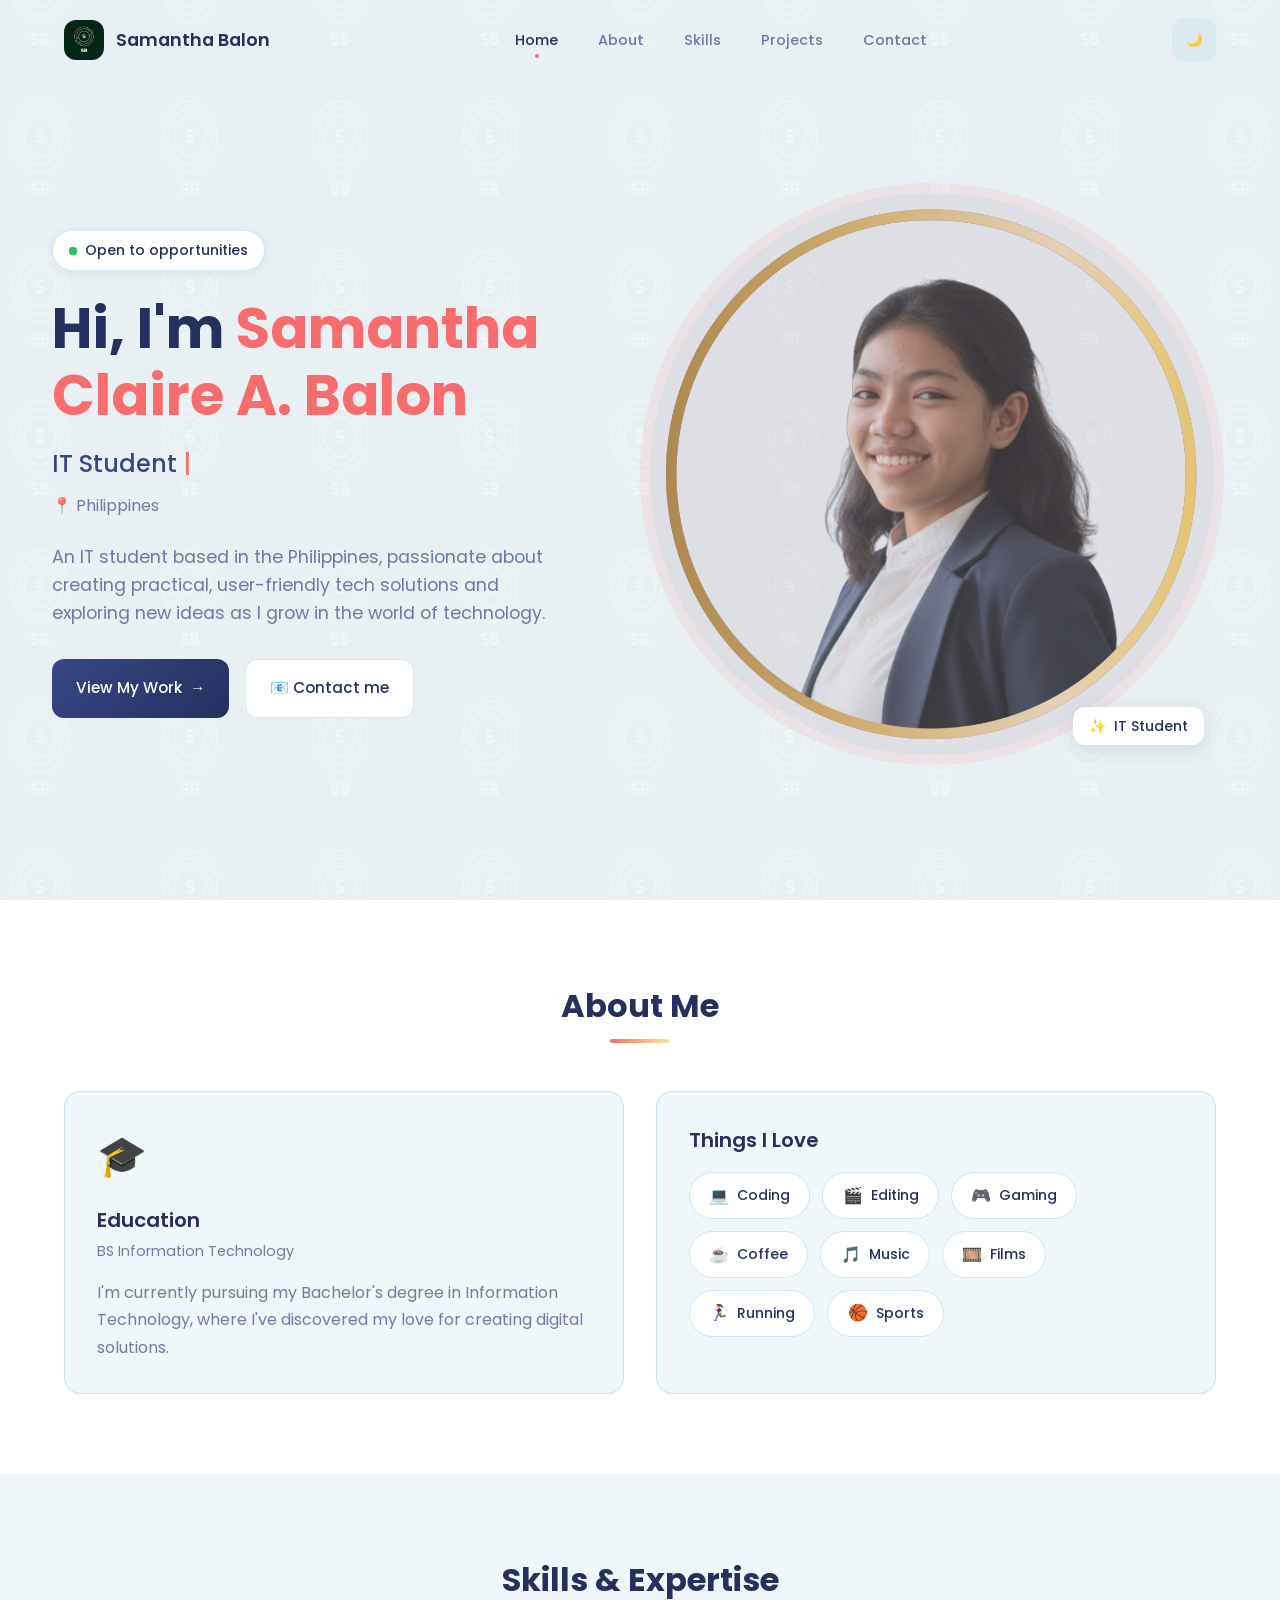
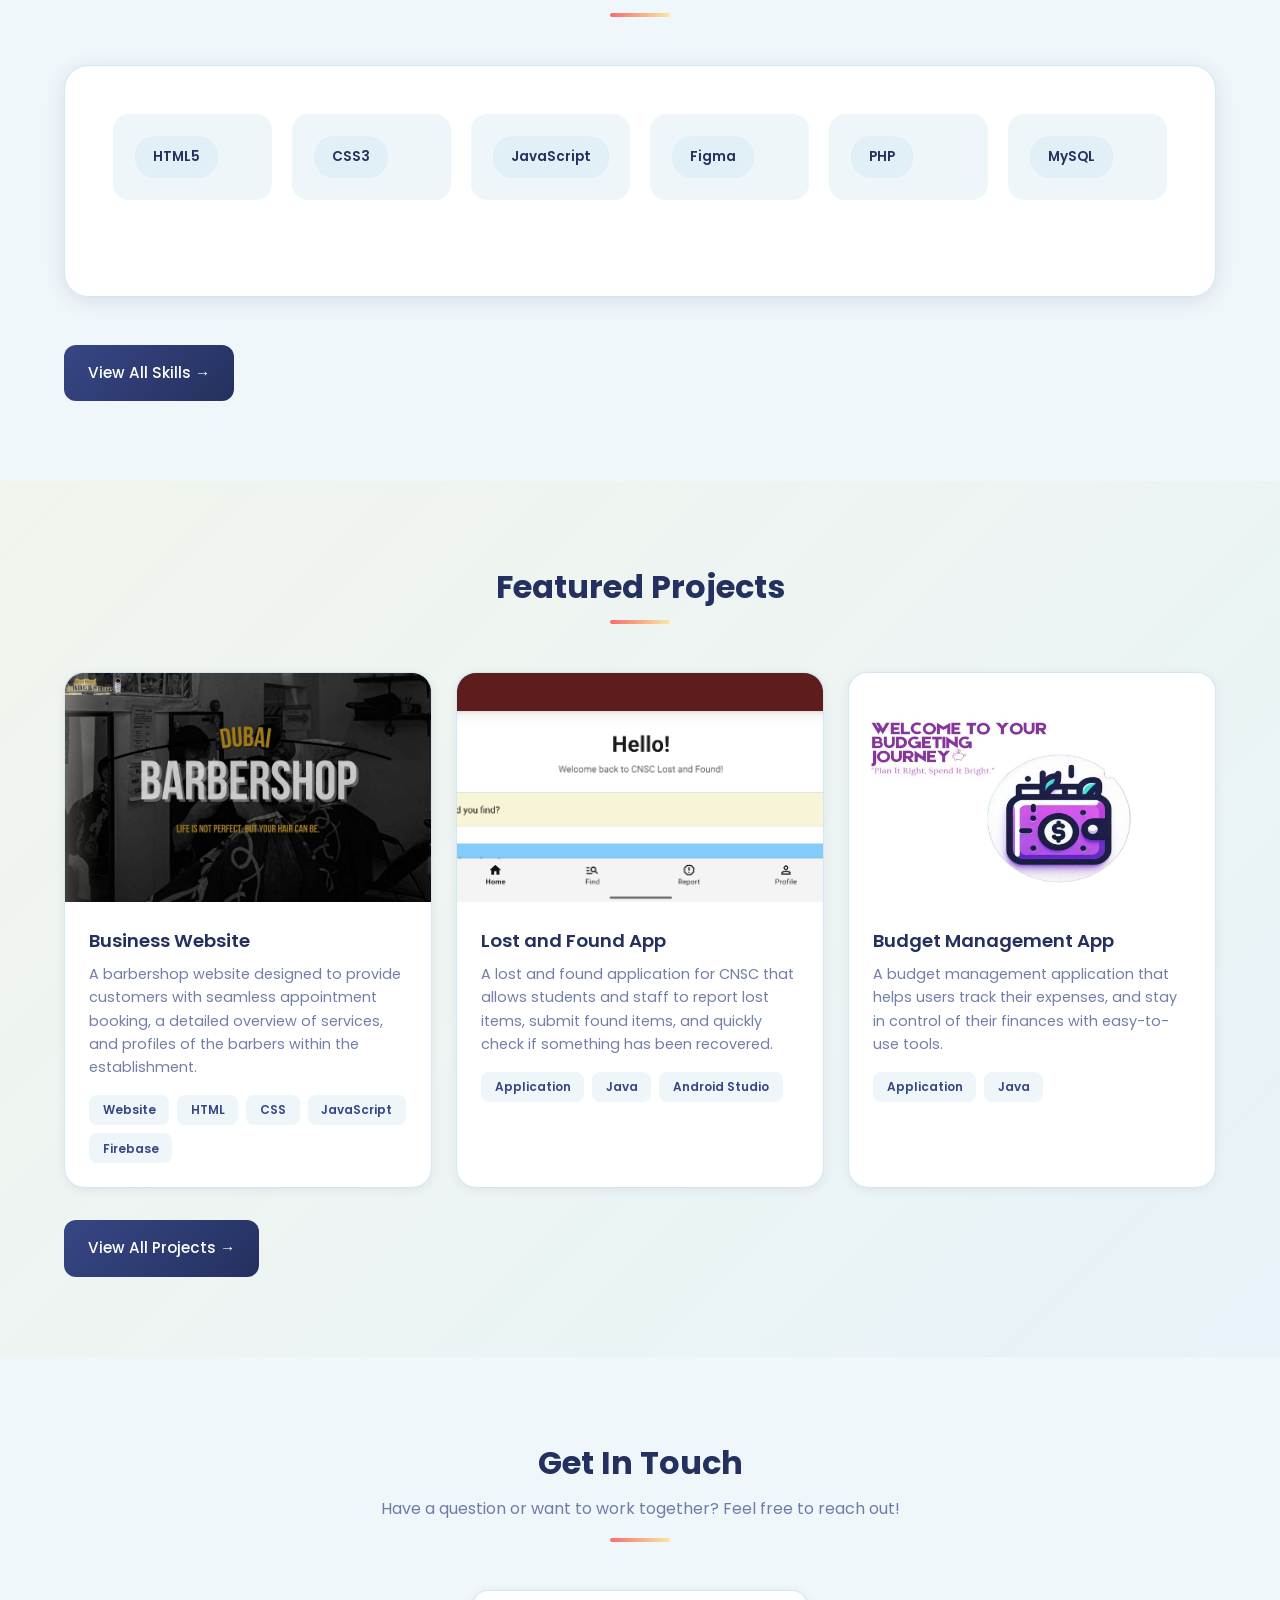
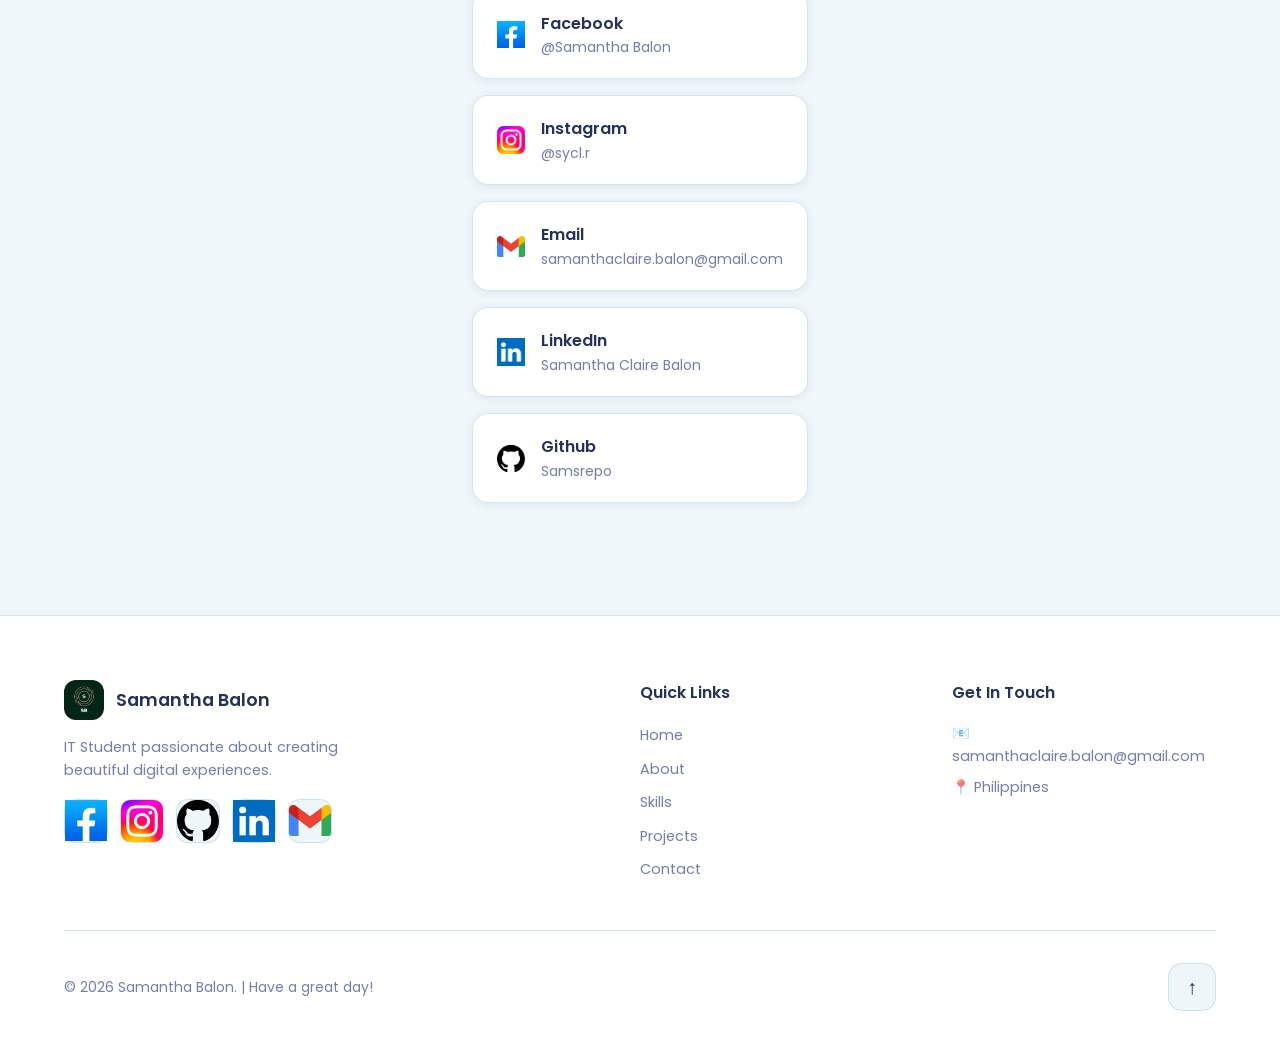
==== index.html @ ca1cd605 "Unedited" ====
<!DOCTYPE html>
<html lang="en">
<head>
    <meta charset="UTF-8">
    <meta name="viewport" content="width=device-width, initial-scale=1.0">
    <meta name="description" content="Portfolio of an IT Student - Web Developer">
    <title>Home | Samantha Balon</title>
    <link rel="icon" type="image/png" href="images/logo.png">
    <link rel="stylesheet" href="css/base.css">
    <link rel="stylesheet" href="css/navigation.css">
    <link rel="stylesheet" href="css/hero.css">
    <link rel="stylesheet" href="css/sections.css">
    <link rel="stylesheet" href="css/contact.css">
    <link rel="stylesheet" href="css/pages.css">
    <link rel="stylesheet" href="css/logo-pattern.css">
    <link href="https://fonts.googleapis.com/css2?family=Poppins:wght@300;400;500;600;700&display=swap" rel="stylesheet">
</head>
<body>

<nav class="navbar" id="navbar">
    <div class="nav-container">
        <a href="index.html" class="logo">
            <img src="images/logo.png" alt="Logo" class="logo-img">
            <span class="logo-text">Samantha Balon</span>
        </a>

        <ul class="nav-menu" id="nav-menu">
            <li><a href="index.html" class="nav-link active">Home</a></li>
            <li><a href="about.html" class="nav-link">About</a></li>
            <li><a href="skills.html" class="nav-link">Skills</a></li>
            <li><a href="projects.html" class="nav-link">Projects</a></li>
            <li><a href="contact.html" class="nav-link">Contact</a></li>
        </ul>
        <div class="nav-actions">
            <button class="theme-toggle" id="theme-toggle" aria-label="Toggle theme">
                <span class="sun-icon">☀️</span>
                <span class="moon-icon">🌙</span>
            </button>
            <button class="menu-toggle" id="menu-toggle" aria-label="Toggle menu">
                <span class="hamburger"></span>
            </button>
        </div>
    </div>
</nav>


<header class="hero" id="home">
    <div class="hero-bg-elements">
        <div class="blob blob-1"></div>
        <div class="blob blob-2"></div>
        <div class="blob blob-3"></div>
    </div>
    <div class="container hero-content">
        <div class="hero-text">
            <div class="status-badge">
                <span class="status-dot"></span>
                Open to opportunities
            </div>
            <h1 class="hero-title">
                Hi, I'm <span class="highlight">Samantha Claire A. Balon</span>
            </h1>
            <div class="typewriter-container">
                <span id="typewriter"></span>
                <span class="cursor">|</span>
            </div>
            <p class="hero-location">📍 Philippines</p>
            <p class="hero-description">
                An IT student based in the Philippines, passionate about creating practical,
                user-friendly tech solutions and exploring new ideas as I grow in the world of technology.
            </p>
            <div class="hero-buttons">
                <a href="#projects" class="btn btn-primary">
                    View My Work
                    <span class="arrow">→</span>
                </a>
                <a href="#contact" class="btn btn-secondary">
                    📧 Contact me
                </a>
            </div>
        </div>
        <div class="hero-image">
            <div class="image-wrapper">
                <div class="image-ring"></div>
                <div class="image-ring ring-2"></div>
                <img src="images/profile.png">
                <div class="floating-badge">
                    <span>✨</span> IT Student
                </div>
            </div>
        </div>
    </div>
    <div class="scroll-indicator">
        <div class="mouse"></div>
    </div>
</header>

<section class="about-preview" id="about">
    <div class="container">
        <h2 class="section-title">About Me</h2>
        <div class="section-line"></div>
        <div class="about-grid">
            <div class="about-card">
                <div class="about-icon">🎓</div>
                <div class="about-info">
                    <h3>Education</h3>
                    <p>BS Information Technology</p>
                </div>
                <p class="about-text">
                    I'm currently pursuing my Bachelor's degree in Information Technology,
                    where I've discovered my love for creating digital solutions.
                </p>
            </div>
            <div class="about-interests">
                <h3>Things I Love</h3>
                <div class="interest-tags">
                    <span class="tag"><span class="tag-icon">💻</span> Coding</span>
                    <span class="tag"><span class="tag-icon">🎬</span> Editing</span>
                    <span class="tag"><span class="tag-icon">🎮</span> Gaming</span>
                    <span class="tag"><span class="tag-icon">☕</span> Coffee</span>
                    <span class="tag"><span class="tag-icon">🎵</span> Music</span>
                    <span class="tag"><span class="tag-icon">🎞️</span> Films</span>
                    <span class="tag"><span class="tag-icon">🏃‍♀️</span> Running</span>
                    <span class="tag"><span class="tag-icon">🏀</span> Sports</span>
                </div>
            </div>
        </div>
    </div>
</section>

<section class="skills-preview" id="skills">
    <div class="container">
        <h2 class="section-title">Skills & Expertise</h2>
        <div class="section-line"></div>
        <div class="skills-panel">
            <div class="skills-grid">
                <div class="skill-item">
                    <span class="skill-name">HTML5</span>
                </div>
                <div class="skill-item">
                    <span class="skill-name">CSS3</span>
                </div>
                <div class="skill-item">
                    <span class="skill-name">JavaScript</span>
                </div>
                <div class="skill-item">
                    <span class="skill-name">Figma</span>
                </div>
                <div class="skill-item">
                    <span class="skill-name">PHP</span>
                </div>
                <div class="skill-item">
                    <span class="skill-name">MySQL</span>
                </div>
            </div>
        </div>
        <a href="skills.html" class="btn btn-primary" style="margin-top: 1rem;">View All Skills →</a>
    </div>
</section>

<!-- Projects Preview Section -->
<section class="projects-preview" id="projects">
    <div class="container">
        <h2 class="section-title">Featured Projects</h2>
        <div class="section-line"></div>
        <div class="projects-grid">
            <article class="project-card" data-category="web">
                <div class="project-image">
                    <img src="images/projects/barbershop.jpg" alt="Business Website">
                </div>
                <div class="project-content">
                    <h3>Business Website</h3>
                    <p>A barbershop website designed to provide customers with seamless appointment booking, a detailed overview of services, and profiles of the barbers within the establishment.</p>
                    <div class="project-tags">
                        <span>Website</span>
                        <span>HTML</span>
                        <span>CSS</span>
                        <span>JavaScript</span>
                        <span>Firebase</span>
                    </div>
                </div>
            </article>
            <article class="project-card" data-category="app">
                <div class="project-image">
                    <img src="images/projects/half.png" alt="Lost and Found App">
                </div>
                <div class="project-content">
                    <h3>Lost and Found App</h3>
                    <p>A lost and found application for CNSC that allows students and staff to report lost items, submit found items, and quickly check if something has been recovered.</p>
                    <div class="project-tags">
                        <span>Application</span>
                        <span>Java</span>
                        <span>Android Studio</span>
                    </div>
                </div>
            </article>
            <article class="project-card" data-category="app">
                <div class="project-image">
                    <img src="images/projects/Budget.jpg" alt="Budget Management App">
                </div>
                <div class="project-content">
                    <h3>Budget Management App</h3>
                    <p>A budget management application that helps users track their expenses, and stay in control of their finances with easy-to-use tools.</p>
                    <div class="project-tags">
                        <span>Application</span>
                        <span>Java</span>
                    </div>
                </div>
            </article>
        </div>
        <a href="projects.html" class="btn btn-primary" style="margin-top: 2rem;">View All Projects →</a>
    </div>
</section>

<!-- Contact Preview Section -->
<section class="contact-preview" id="contact">
    <div class="container">
        <h2 class="section-title">Get In Touch</h2>
        <p class="section-subtitle">Have a question or want to work together? Feel free to reach out!</p>
        <div class="section-line"></div>
        <div class="contact-grid">
            <div class="contact-info">
                <div class="social-cards">
                    <a href="https://www.facebook.com/samantha.aguabalon" target="_blank" class="social-card facebook">
                        <div class="social-icon">
                            <img src="images/facebook.png" alt="Facebook">
                        </div>
                        <div class="social-details">
                            <h4>Facebook</h4>
                            <p>@Samantha Balon</p>
                        </div>
                    </a>
                    <a href="https://www.instagram.com/sycl.r" target="_blank" class="social-card instagram">
                        <div class="social-icon">
                            <img src="images/instagram.png" alt="Instagram">
                        </div>
                        <div class="social-details">
                            <h4>Instagram</h4>
                            <p>@sycl.r</p>
                        </div>
                    </a>
                    <a href="https://mail.google.com/mail/?view=cm&fs=1&to=samanthaclaire.balon@gmail.com" target="_blank" class="social-card email">
                    <div class="social-icon">
                            <img src="images/gmail.png" alt="Email">
                        </div>
                        <div class="social-details">
                            <h4>Email</h4>
                            <p>samanthaclaire.balon@gmail.com</p>
                        </div>
                    </a>
                    <a href="https://www.linkedin.com/in/samantha-claire-balon-8b34562a5/" target="_blank" class="social-card LinkedIn">
                        <div class="social-icon">
                            <img src="images/linkedin.png" alt="LinkedIn">
                        </div>
                        <div class="social-details">
                            <h4>LinkedIn</h4>
                            <p>Samantha Claire Balon</p>
                        </div>
                    </a>
                    <a href="https://github.com/Samsrepo-101" target="_blank" class="social-card LinkedIn">
                        <div class="social-icon">
                            <img src="images/github.png" alt="Github">
                        </div>
                        <div class="social-details">
                            <h4>Github</h4>
                            <p>Samsrepo</p>
                        </div>
                    </a>
                </div>
            </div>
        </div>
    </div>
</section>

<!-- Footer -->
<footer class="footer">
    <div class="container">
        <div class="footer-grid">
            <div class="footer-brand">
                <a href="index.html" class="logo">
                    <img src="images/logo.png" alt="Logo" class="logo-img">
                    <span class="logo-text">Samantha Balon</span>
                </a>
                <p>IT Student passionate about creating beautiful digital experiences.</p>
                <div class="footer-socials">
                    <a href="https://www.facebook.com/samantha.aguabalon" target="_blank" aria-label="Facebook">
                        <img src="images/facebook.png" alt="Facebook">
                    </a>
                    <a href="https://www.instagram.com/sycl.r" target="_blank" aria-label="Instagram">
                        <img src="images/instagram.png" alt="Instagram">
                    </a>
                    <a href="https://github.com/Samsrepo-101" target="_blank" aria-label="GitHub">
                        <img src="images/github.png" alt="GitHub">
                    </a>
                    <a href="https://www.linkedin.com/in/samantha-claire-balon-8b34562a5/" target="_blank" aria-label="LinkedIn">
                        <img src="images/linkedin.png" alt="LinkedIn">
                    </a>
                    <a href="https://mail.google.com/mail/?view=cm&fs=1&to=samanthaclaire.balon@gmail.com" target="_blank" aria-label="Email">
                    <img src="images/gmail.png" alt="Email">
                    </a>
                </div>
            </div>
            <div class="footer-links">
                <h4>Quick Links</h4>
                <ul>
                    <li><a href="index.html">Home</a></li>
                    <li><a href="about.html">About</a></li>
                    <li><a href="skills.html">Skills</a></li>
                    <li><a href="projects.html">Projects</a></li>
                    <li><a href="contact.html">Contact</a></li>
                </ul>
            </div>
            <div class="footer-contact">
                <h4>Get In Touch</h4>
                <p>📧 samanthaclaire.balon@gmail.com</p>
                <p>📍 Philippines</p>
            </div>
        </div>
        <div class="footer-bottom">
            <p>© <span id="current-year"></span> Samantha Balon. | Have a great day!  </p>
            <button class="back-to-top" id="back-to-top" aria-label="Back to top">↑</button>
        </div>
    </div>
</footer>

<script src="js/script.js"></script>
</body>
</html>
---- css/base.css ----
/* ========================================
   CSS VARIABLES & ROOT
======================================== */
:root {
    /* Color Palette */
    --navy: #24305E;
    --indigo: #374785;
    --light-blue: #A8D0E6;
    --coral: #F76C6C;
    --yellow: #F8E9A1;

    /* Light Mode Colors */
    --bg-primary: #f0f7fb;
    --bg-secondary: #ffffff;
    --bg-accent: rgba(168, 208, 230, 0.2);
    --text-primary: #24305E;
    --text-secondary: #374785;
    --text-muted: rgba(55, 71, 133, 0.7);
    --border-color: rgba(168, 208, 230, 0.5);

    /* Shadows */
    --shadow-sm: 0 2px 10px rgba(36, 48, 94, 0.08);
    --shadow-md: 0 4px 20px rgba(36, 48, 94, 0.12);
    --shadow-lg: 0 10px 40px rgba(36, 48, 94, 0.15);

    /* Transitions */
    --transition-fast: 0.2s ease;
    --transition-normal: 0.3s ease;
    --transition-slow: 0.5s ease;

    /* Spacing */
    --section-padding: 5rem 0;
    --container-max: 1200px;
}

/* Dark Mode Variables */
body.dark-mode {
    --bg-primary: #1a2342;
    --bg-secondary: #24305E;
    --bg-accent: rgba(55, 71, 133, 0.5);
    --text-primary: #ffffff;
    --text-secondary: #A8D0E6;
    --text-muted: rgba(168, 208, 230, 0.7);
    --border-color: rgba(55, 71, 133, 0.8);
    --shadow-sm: 0 2px 10px rgba(0, 0, 0, 0.3);
    --shadow-md: 0 4px 20px rgba(0, 0, 0, 0.4);
    --shadow-lg: 0 10px 40px rgba(0, 0, 0, 0.5);
}

/* ========================================
   RESET & BASE STYLES
======================================== */
*, *::before, *::after {
    margin: 0;
    padding: 0;
    box-sizing: border-box;
}

html {
    scroll-behavior: smooth;
}

body {
    font-family: 'Poppins', sans-serif;
    background-color: var(--bg-primary);
    color: var(--text-primary);
    line-height: 1.6;
    transition: background-color var(--transition-slow), color var(--transition-slow);
}

a {
    text-decoration: none;
    color: inherit;
    transition: color var(--transition-fast);
}

ul {
    list-style: none;
}

img {
    max-width: 100%;
    height: auto;
    display: block;
}

button {
    border: none;
    background: none;
    cursor: pointer;
    font-family: inherit;
}

.container {
    max-width: var(--container-max);
    margin: 0 auto;
    padding: 0 1.5rem;
}

/* ========================================
   SECTION STYLES
======================================== */
.section-title {
    font-size: 2rem;
    font-weight: 700;
    text-align: center;
    margin-bottom: 0.5rem;
}

.section-subtitle {
    text-align: center;
    color: var(--text-muted);
    max-width: 600px;
    margin: 0 auto 1rem;
}

.section-line {
    width: 60px;
    height: 4px;
    background: linear-gradient(90deg, var(--coral), var(--yellow));
    border-radius: 2px;
    margin: 0 auto 3rem;
}

/* ========================================
   ANIMATIONS & UTILITIES
======================================== */
.fade-in {
    opacity: 0;
    transform: translateY(30px);
    transition: all 0.6s ease;
}

.fade-in.visible {
    opacity: 1;
    transform: translateY(0);
}

/* Remove conflicting project card styles */
.project-card.visible {
    opacity: 1;
    transform: translateY(0);
}

.project-card.hidden {
    display: none;
}

@keyframes float {
    0%, 100% { transform: translateY(0); }
    50% { transform: translateY(-30px); }
}

@keyframes ping {
    75%, 100% {
        transform: scale(2);
        opacity: 0;
    }
}

@keyframes blink {
    0%, 50% { opacity: 1; }
    51%, 100% { opacity: 0; }
}

@keyframes pulse-ring {
    0%, 100% { transform: scale(1); opacity: 0.5; }
    50% { transform: scale(1.05); opacity: 0.3; }
}

@keyframes scroll-mouse {
    0% { opacity: 1; top: 8px; }
    100% { opacity: 0; top: 20px; }
}

@keyframes shimmer {
    0% { transform: translateX(-100%); }
    100% { transform: translateX(100%); }
}

@keyframes fadeIn {
    from { opacity: 0; transform: scale(0.9); }
    to { opacity: 1; transform: scale(1); }
}
---- css/navigation.css ----
/* ========================================
   NAVIGATION
======================================== */
.navbar {
    position: fixed;
    top: 0;
    left: 0;
    right: 0;
    z-index: 1000;
    background: transparent;
    transition: all var(--transition-normal);
}

.navbar.scrolled {
    background: var(--bg-secondary);
    box-shadow: var(--shadow-md);
}

body.dark-mode .navbar.scrolled {
    background: rgba(36, 48, 94, 0.95);
    backdrop-filter: blur(10px);
}

.nav-container {
    max-width: var(--container-max);
    margin: 0 auto;
    padding: 0 1.5rem;
    display: flex;
    align-items: center;
    justify-content: space-between;
    height: 80px;
}

.logo {
    display: flex;
    align-items: center;
    gap: 0.75rem;
}

.logo-icon {
    width: 40px;
    height: 40px;
    border-radius: 12px;
    display: flex;
    align-items: center;
    justify-content: center;
    font-weight: 700;
    font-size: 1rem;
    background: linear-gradient(135deg, var(--indigo), var(--navy));
    color: white;
    transition: all var(--transition-normal);
}

.logo-img {
    width: 40px;
    height: 40px;
    border-radius: 12px;  /* Same rounding as your old logo-icon */
    object-fit: cover;    /* Makes it look clean inside the box */
}


body.dark-mode .logo-icon {
    background: linear-gradient(135deg, var(--coral), #ff8a8a);
}

.logo-text {
    font-weight: 600;
    font-size: 1.1rem;
    color: var(--text-primary);
}

.nav-menu {
    display: flex;
    align-items: center;
    gap: 0.5rem;
}

.nav-link {
    padding: 0.5rem 1rem;
    border-radius: 8px;
    font-size: 0.9rem;
    font-weight: 500;
    color: var(--text-muted);
    transition: all var(--transition-fast);
    position: relative;
}

.nav-link:hover,
.nav-link.active {
    color: var(--text-primary);
}

body.dark-mode .nav-link:hover,
body.dark-mode .nav-link.active {
    color: var(--coral);
}

.nav-link.active::after {
    content: '';
    position: absolute;
    bottom: 0;
    left: 50%;
    transform: translateX(-50%);
    width: 4px;
    height: 4px;
    border-radius: 50%;
    background: var(--coral);
}

.nav-actions {
    display: flex;
    align-items: center;
    gap: 0.75rem;
}

.theme-toggle {
    width: 44px;
    height: 44px;
    border-radius: 12px;
    display: flex;
    align-items: center;
    justify-content: center;
    background: var(--bg-accent);
    transition: all var(--transition-fast);
}

.theme-toggle:hover {
    background: var(--light-blue);
    transform: rotate(15deg);
}

body.dark-mode .theme-toggle {
    background: var(--indigo);
}

body.dark-mode .theme-toggle:hover {
    background: var(--coral);
}

.sun-icon {
    display: none;
}

.moon-icon {
    display: block;
}

body.dark-mode .sun-icon {
    display: block;
}

body.dark-mode .moon-icon {
    display: none;
}

.menu-toggle {
    display: none;
    width: 44px;
    height: 44px;
    border-radius: 12px;
    background: var(--bg-accent);
    align-items: center;
    justify-content: center;
}

.hamburger {
    width: 20px;
    height: 2px;
    background: var(--text-primary);
    position: relative;
    transition: all var(--transition-fast);
}

.hamburger::before,
.hamburger::after {
    content: '';
    position: absolute;
    width: 20px;
    height: 2px;
    background: var(--text-primary);
    transition: all var(--transition-fast);
}

.hamburger::before {
    top: -6px;
}

.hamburger::after {
    bottom: -6px;
}

.menu-toggle.active .hamburger {
    background: transparent;
}

.menu-toggle.active .hamburger::before {
    top: 0;
    transform: rotate(45deg);
}

.menu-toggle.active .hamburger::after {
    bottom: 0;
    transform: rotate(-45deg);
}

/* Mobile Navigation */
@media (max-width: 768px) {
    .nav-menu {
        position: fixed;
        top: 80px;
        left: 0;
        right: 0;
        background: var(--bg-secondary);
        padding: 1rem;
        flex-direction: column;
        gap: 0.5rem;
        transform: translateY(-100%);
        opacity: 0;
        visibility: hidden;
        transition: all var(--transition-normal);
        box-shadow: var(--shadow-md);
    }

    body.dark-mode .nav-menu {
        background: var(--navy);
    }

    .nav-menu.active {
        transform: translateY(0);
        opacity: 1;
        visibility: visible;
    }

    .nav-link {
        width: 100%;
        padding: 1rem;
        border-radius: 12px;
    }

    .nav-link:hover,
    .nav-link.active {
        background: var(--bg-accent);
    }

    .menu-toggle {
        display: flex;
    }
}

/* ========================================
   FOOTER
======================================== */
.footer {
    background: var(--bg-secondary);
    padding: 4rem 0 2rem;
    margin-top: 2rem;
    border-top: 1px solid var(--border-color);
}

body.dark-mode .footer {
    background: rgba(26, 35, 66, 0.9);
    border-top-color: rgba(168, 208, 230, 0.1);
}

.footer-grid {
    display: grid;
    grid-template-columns: 2fr 1fr 1fr;
    gap: 3rem;
    margin-bottom: 3rem;
}

.footer-brand p {
    color: var(--text-muted);
    margin: 1rem 0;
    max-width: 300px;
    font-size: 0.9rem;
}

.footer-socials {
    display: flex;
    gap: 0.75rem;
}

.footer-socials a {
    width: 44px;
    height: 44px;
    display: flex;
    align-items: center;
    justify-content: center;
    background: var(--bg-accent);
    border-radius: 12px;
    font-size: 1.1rem;
    transition: all var(--transition-fast);
    border: 1px solid var(--border-color);
}

body.dark-mode .footer-socials a {
    background: rgba(55, 71, 133, 0.6);
    border-color: rgba(168, 208, 230, 0.1);
}

.footer-socials a:hover {
    transform: translateY(-4px) scale(1.1);
    background: var(--coral);
    border-color: var(--coral);
}

.footer-links h4,
.footer-contact h4 {
    font-size: 1rem;
    font-weight: 600;
    margin-bottom: 1rem;
    color: var(--text-primary);
}

.footer-links ul {
    display: flex;
    flex-direction: column;
    gap: 0.5rem;
}

.footer-links a {
    color: var(--text-muted);
    font-size: 0.9rem;
    transition: all var(--transition-fast);
}

.footer-links a:hover {
    color: var(--coral);
    padding-left: 0.5rem;
}

.footer-contact p {
    color: var(--text-muted);
    font-size: 0.9rem;
    margin-bottom: 0.5rem;
}

.footer-bottom {
    display: flex;
    align-items: center;
    justify-content: space-between;
    padding-top: 2rem;
    border-top: 1px solid var(--border-color);
}

body.dark-mode .footer-bottom {
    border-top-color: rgba(168, 208, 230, 0.1);
}

.footer-bottom p {
    color: var(--text-muted);
    font-size: 0.875rem;
}

.back-to-top {
    width: 48px;
    height: 48px;
    display: flex;
    align-items: center;
    justify-content: center;
    background: var(--bg-accent);
    border-radius: 14px;
    font-size: 1.25rem;
    color: var(--text-primary);
    transition: all var(--transition-fast);
    border: 1px solid var(--border-color);
}

body.dark-mode .back-to-top {
    background: rgba(55, 71, 133, 0.6);
    border-color: rgba(168, 208, 230, 0.1);
}

.back-to-top:hover {
    transform: translateY(-4px);
    background: var(--coral);
    border-color: var(--coral);
    color: white;
}

@media (max-width: 768px) {
    .footer-grid {
        grid-template-columns: 1fr;
        text-align: center;
    }

    .footer-brand p {
        margin: 1rem auto;
    }

    .footer-socials {
        justify-content: center;
    }

    .footer-bottom {
        flex-direction: column;
        gap: 1rem;
    }
}
---- css/hero.css ----
/* ========================================
   HERO SECTION
======================================== */
.hero {
    min-height: 100vh;
    display: flex;
    align-items: center;
    justify-content: center;
    padding: 6rem 1.5rem 3rem;
    position: relative;
    overflow: hidden;
}

.hero-bg-elements {
    position: absolute;
    inset: 0;
    overflow: hidden;
    pointer-events: none;
}

.blob {
    position: absolute;
    border-radius: 50%;
    filter: blur(80px);
    opacity: 0.4;
}

.blob-1 {
    width: 300px;
    height: 300px;
    background: var(--coral);
    top: 20%;
    left: -100px;
    animation: float 8s ease-in-out infinite;
}

.blob-2 {
    width: 400px;
    height: 400px;
    background: var(--light-blue);
    bottom: 20%;
    right: -150px;
    animation: float 10s ease-in-out infinite reverse;
}

.blob-3 {
    width: 500px;
    height: 500px;
    background: var(--yellow);
    top: 50%;
    left: 50%;
    transform: translate(-50%, -50%);
    opacity: 0.2;
    animation: float 12s ease-in-out infinite;
}

body.dark-mode .blob-1 {
    opacity: 0.3;
}

body.dark-mode .blob-2 {
    opacity: 0.2;
}

body.dark-mode .blob-3 {
    opacity: 0.15;
}

.hero-content {
    display: grid;
    grid-template-columns: 1fr 1fr;
    gap: 4rem;
    align-items: center;
    max-width: var(--container-max);
    width: 100%;
    position: relative;
    z-index: 1;
}

.hero-text {
    text-align: left;
}

.status-badge {
    display: inline-flex;
    align-items: center;
    gap: 0.5rem;
    padding: 0.5rem 1rem;
    border-radius: 50px;
    background: var(--bg-secondary);
    border: 1px solid var(--border-color);
    font-size: 0.875rem;
    font-weight: 500;
    margin-bottom: 1.5rem;
    box-shadow: var(--shadow-sm);
}

body.dark-mode .status-badge {
    background: rgba(55, 71, 133, 0.6);
    border-color: var(--indigo);
}

.status-dot {
    width: 8px;
    height: 8px;
    border-radius: 50%;
    background: #22c55e;
    position: relative;
}

.status-dot::before {
    content: '';
    position: absolute;
    inset: 0;
    border-radius: 50%;
    background: #22c55e;
    animation: ping 1.5s cubic-bezier(0, 0, 0.2, 1) infinite;
}

.hero-title {
    font-size: clamp(2.5rem, 5vw, 3.5rem);
    font-weight: 700;
    line-height: 1.2;
    margin-bottom: 1rem;
}

.highlight {
    color: var(--coral);
    position: relative;
}

body.dark-mode .highlight {
    text-shadow: 0 0 30px rgba(247, 108, 108, 0.3);
}

.typewriter-container {
    font-size: 1.5rem;
    font-weight: 500;
    color: var(--text-secondary);
    margin-bottom: 1rem;
    height: 2rem;
}

body.dark-mode .typewriter-container {
    color: var(--light-blue);
}

.cursor {
    animation: blink 1s infinite;
    color: var(--coral);
}

.hero-location {
    color: var(--text-muted);
    margin-bottom: 1.5rem;
}

.hero-description {
    font-size: 1.1rem;
    color: var(--text-muted);
    margin-bottom: 2rem;
    max-width: 500px;
}

.hero-buttons {
    display: flex;
    gap: 1rem;
    flex-wrap: wrap;
}

.btn {
    display: inline-flex;
    align-items: center;
    justify-content: center;
    gap: 0.5rem;
    padding: 1rem 1.5rem;
    border-radius: 12px;
    font-size: 0.95rem;
    font-weight: 500;
    transition: all var(--transition-normal);
}

.btn-primary {
    background: linear-gradient(135deg, var(--indigo), var(--navy));
    color: white;
}

.btn-primary:hover {
    transform: translateY(-3px);
    box-shadow: 0 10px 30px rgba(55, 71, 133, 0.4);
}

body.dark-mode .btn-primary {
    background: linear-gradient(135deg, var(--coral), #ff8a8a);
}

body.dark-mode .btn-primary:hover {
    box-shadow: 0 10px 30px rgba(247, 108, 108, 0.4);
}

.btn-secondary {
    background: var(--bg-secondary);
    color: var(--text-primary);
    border: 1px solid var(--border-color);
}

.btn-secondary:hover {
    background: var(--bg-accent);
    transform: translateY(-3px);
}

body.dark-mode .btn-secondary {
    background: rgba(55, 71, 133, 0.5);
    border-color: var(--indigo);
}

body.dark-mode .btn-secondary:hover {
    background: var(--indigo);
    border-color: var(--coral);
}

.btn-full {
    width: 100%;
}

.arrow {
    transition: transform var(--transition-fast);
}

.btn:hover .arrow {
    transform: translateX(4px);
}

/* Hero Image */
.hero-image {
    display: flex;
    justify-content: center;
}

.image-wrapper {
    position: relative;
}

.image-ring {
    position: absolute;
    inset: -20px;
    border-radius: 50%;
    background: rgba(247, 108, 108, 0.1);
    animation: pulse-ring 3s ease-in-out infinite;
}

.ring-2 {
    inset: -10px;
    background: rgba(168, 208, 230, 0.2);
    animation-delay: 0.5s;
}

body.dark-mode .image-ring {
    background: rgba(247, 108, 108, 0.15);
}

body.dark-mode .ring-2 {
    background: rgba(168, 208, 230, 0.1);
}

.profile-img {
    width: 300px;
    height: 300px;
    border-radius: 50%;
    object-fit: cover;
    border: 4px solid var(--bg-secondary);
    box-shadow: var(--shadow-lg);
    position: relative;
    z-index: 1;
}

body.dark-mode .profile-img {
    border-color: var(--indigo);
    box-shadow: 0 10px 40px rgba(0, 0, 0, 0.5), 0 0 60px rgba(247, 108, 108, 0.1);
}

.floating-badge {
    position: absolute;
    bottom: 0;
    right: 0;
    background: var(--bg-secondary);
    padding: 0.5rem 1rem;
    border-radius: 12px;
    display: flex;
    align-items: center;
    gap: 0.5rem;
    font-size: 0.875rem;
    font-weight: 500;
    box-shadow: var(--shadow-md);
    animation: float 3s ease-in-out infinite;
    z-index: 2;
}

body.dark-mode .floating-badge {
    background: linear-gradient(135deg, var(--indigo), var(--navy));
    border: 1px solid rgba(247, 108, 108, 0.3);
}

/* Scroll Indicator */
.scroll-indicator {
    position: absolute;
    bottom: 2rem;
    left: 50%;
    transform: translateX(-50%);
}

.mouse {
    width: 24px;
    height: 40px;
    border: 2px solid var(--text-muted);
    border-radius: 12px;
    position: relative;
}

.mouse::before {
    content: '';
    position: absolute;
    top: 8px;
    left: 50%;
    transform: translateX(-50%);
    width: 4px;
    height: 8px;
    background: var(--text-muted);
    border-radius: 2px;
    animation: scroll-mouse 2s infinite;
}

body.dark-mode .mouse {
    border-color: var(--light-blue);
}

body.dark-mode .mouse::before {
    background: var(--coral);
}

/* Responsive Hero */
@media (max-width: 992px) {
    .hero-content {
        grid-template-columns: 1fr;
        text-align: center;
    }

    .hero-text {
        text-align: center;
        order: 2;
    }

    .hero-image {
        order: 1;
    }

    .hero-description {
        margin: 0 auto 2rem;
    }

    .hero-buttons {
        justify-content: center;
    }

    .profile-img {
        width: 250px;
        height: 250px;
    }
}

@media (max-width: 480px) {
    .hero-buttons {
        flex-direction: column;
    }

    .btn {
        width: 100%;
    }
}
---- css/sections.css ----
/* ========================================
   ABOUT PREVIEW SECTION - FIXED
======================================== */
.about-preview {
    padding: var(--section-padding);
    background: var(--bg-secondary);
}

body.dark-mode .about-preview {
    background: rgba(36, 48, 94, 0.5);
}

.about-grid {
    display: grid;
    grid-template-columns: 1fr 1fr;
    gap: 2rem;
}

.about-card {
    padding: 2rem;
    background: var(--bg-primary);
    border-radius: 16px;
    border: 1px solid var(--border-color);
    transition: all var(--transition-normal);
}

body.dark-mode .about-card {
    background: linear-gradient(135deg, rgba(55, 71, 133, 0.6), rgba(36, 48, 94, 0.8));
    border-color: rgba(168, 208, 230, 0.1);
    box-shadow: 0 4px 20px rgba(0, 0, 0, 0.3);
}

.about-card:hover {
    transform: translateY(-5px);
    box-shadow: var(--shadow-lg);
}

body.dark-mode .about-card:hover {
    border-color: rgba(247, 108, 108, 0.3);
    box-shadow: 0 10px 40px rgba(247, 108, 108, 0.1);
}

.about-icon {
    font-size: 2.5rem;
    margin-bottom: 1rem;
    display: inline-block;
}

.about-info h3 {
    font-size: 1.25rem;
    font-weight: 600;
    margin-bottom: 0.25rem;
    color: var(--text-primary);
}

.about-info p {
    color: var(--text-muted);
    font-size: 0.9rem;
}

body.dark-mode .about-info p {
    color: var(--light-blue);
}

.about-text {
    margin-top: 1rem;
    color: var(--text-muted);
    line-height: 1.7;
}

.about-interests {
    padding: 2rem;
    background: var(--bg-primary);
    border-radius: 16px;
    border: 1px solid var(--border-color);
}

body.dark-mode .about-interests {
    background: linear-gradient(135deg, rgba(55, 71, 133, 0.6), rgba(36, 48, 94, 0.8));
    border-color: rgba(168, 208, 230, 0.1);
    box-shadow: 0 4px 20px rgba(0, 0, 0, 0.3);
}

.about-interests h3 {
    font-size: 1.25rem;
    font-weight: 600;
    margin-bottom: 1rem;
    color: var(--text-primary);
}

.interest-tags {
    display: flex;
    flex-wrap: wrap;
    gap: 0.75rem;
}

.tag {
    display: inline-flex;
    align-items: center;
    gap: 0.5rem;
    padding: 0.6rem 1.2rem;
    background: var(--bg-secondary);
    border: 1px solid var(--border-color);
    border-radius: 50px;
    font-size: 0.875rem;
    font-weight: 500;
    transition: all var(--transition-fast);
    color: var(--text-primary);
}

body.dark-mode .tag {
    background: rgba(55, 71, 133, 0.8);
    border-color: rgba(168, 208, 230, 0.2);
    color: var(--light-blue);
}

.tag:hover {
    transform: translateY(-3px);
    box-shadow: var(--shadow-sm);
    border-color: var(--coral);
}

body.dark-mode .tag:hover {
    background: rgba(247, 108, 108, 0.2);
    border-color: var(--coral);
    color: var(--coral);
}

.tag-icon {
    font-size: 1rem;
}

@media (max-width: 768px) {
    .about-grid {
        grid-template-columns: 1fr;
    }
}

/* ========================================
   SKILLS PREVIEW SECTION
======================================== */
.skills-preview {
    padding: var(--section-padding);
}

.skills-grid {
    display: grid;
    grid-template-columns: repeat(2, 1fr);
    gap: 1.5rem;
    margin-bottom: 2rem;
}

.skill-item {
    margin-bottom: 1rem;
}

.skill-header {
    display: flex;
    justify-content: space-between;
    margin-bottom: 0.5rem;
}

.skill-name {
    font-weight: 500;
    color: var(--text-primary);
}

.skill-percent {
    color: var(--text-muted);
    font-size: 0.875rem;
    font-weight: 600;
}

body.dark-mode .skill-percent {
    color: var(--coral);
}

.skill-bar {
    height: 10px;
    background: var(--bg-accent);
    border-radius: 5px;
    overflow: hidden;
}

body.dark-mode .skill-bar {
    background: rgba(36, 48, 94, 0.8);
}

.skill-progress {
    height: 100%;
    background: linear-gradient(90deg, var(--coral), var(--yellow));
    border-radius: 5px;
    width: 0;
    transition: width 1s ease-out;
    position: relative;
}

.skill-progress::after {
    content: '';
    position: absolute;
    top: 0;
    left: 0;
    right: 0;
    bottom: 0;
    background: linear-gradient(90deg, transparent, rgba(255,255,255,0.3), transparent);
    animation: shimmer 2s infinite;
}

.view-all-link {
    display: inline-flex;
    align-items: center;
    gap: 0.5rem;
    color: var(--text-secondary);
    font-weight: 500;
    transition: all var(--transition-fast);
}

.view-all-link:hover {
    color: var(--coral);
    gap: 0.75rem;
}

@media (max-width: 768px) {
    .skills-grid {
        grid-template-columns: 1fr;
    }
}/* ========================================
    SKILLS PREVIEW SECTION - REDESIGNED
 ======================================== */
 .skills-preview {
     padding: var(--section-padding);
 }

 .skills-panel {
     background: var(--bg-secondary);
     border-radius: 24px;
     padding: 3rem;
     box-shadow: var(--shadow-md);
     border: 1px solid var(--border-color);
     margin-bottom: 2rem;
 }

 body.dark-mode .skills-panel {
     background: linear-gradient(145deg, rgba(55, 71, 133, 0.6), rgba(36, 48, 94, 0.9));
     border-color: rgba(168, 208, 230, 0.1);
     box-shadow: 0 10px 40px rgba(0, 0, 0, 0.4);
 }

 .skills-grid {
     display: grid;
     grid-template-columns: repeat(auto-fit, minmax(140px, 1fr));
     gap: 1.25rem;
 }

 .skill-item {
     display: flex;
     align-items: center;
     justify-content: center;
     padding: 1.25rem;
     background: var(--bg-accent);
     border-radius: 16px;
     border: 2px solid transparent;
     transition: all var(--transition-normal);
     position: relative;
     overflow: hidden;
 }

 body.dark-mode .skill-item {
     background: rgba(55, 71, 133, 0.4);
     border-color: rgba(168, 208, 230, 0.1);
 }

 .skill-item::before {
     content: '';
     position: absolute;
     inset: 0;
     background: linear-gradient(135deg, var(--coral), var(--yellow));
     opacity: 0;
     transition: opacity var(--transition-normal);
 }

 .skill-item:hover {
     transform: translateY(-5px) scale(1.05);
     border-color: var(--coral);
     box-shadow: 0 10px 30px rgba(247, 108, 108, 0.3);
 }

 body.dark-mode .skill-item:hover {
     border-color: var(--coral);
     box-shadow: 0 10px 30px rgba(247, 108, 108, 0.4);
 }

 .skill-item:hover::before {
     opacity: 0.1;
 }

 .skill-name {
     font-weight: 600;
     font-size: 0.95rem;
     color: var(--text-primary);
     text-align: center;
     position: relative;
     z-index: 1;
 }

 body.dark-mode .skill-name {
     color: var(--light-blue);
 }

 .skill-item:hover .skill-name {
     color: var(--coral);
 }

 body.dark-mode .skill-item:hover .skill-name {
     color: #fff;
 }

 .view-all-link {
     display: inline-flex;
     align-items: center;
     gap: 0.5rem;
     color: var(--text-secondary);
     font-weight: 500;
     transition: all var(--transition-fast);
     margin-top: 1rem;
 }

 .view-all-link:hover {
     color: var(--coral);
     gap: 0.75rem;
 }

 @media (max-width: 768px) {
     .skills-grid {
         grid-template-columns: repeat(auto-fit, minmax(120px, 1fr));
         gap: 1rem;
     }

     .skills-panel {
         padding: 2rem;
     }
 }

 @media (max-width: 480px) {
     .skills-grid {
         grid-template-columns: repeat(2, 1fr);
     }
 }
 .skills-panel {
     background: var(--bg-secondary);
     border-radius: 24px;
     padding: 3rem;
     box-shadow: var(--shadow-md);
     border: 1px solid var(--border-color);
     margin-bottom: 2rem;
     transition: all var(--transition-normal);  /* Add this line */
 }

 body.dark-mode .skills-panel {
     background: linear-gradient(145deg, rgba(55, 71, 133, 0.6), rgba(36, 48, 94, 0.9));
     border-color: rgba(168, 208, 230, 0.1);
     box-shadow: 0 10px 40px rgba(0, 0, 0, 0.4);
 }

 /* Add these hover styles */
 .skills-panel:hover {
     transform: translateY(-10px);
     box-shadow: var(--shadow-lg);
 }

 body.dark-mode .skills-panel:hover {
     border-color: rgba(247, 108, 108, 0.3);
     box-shadow: 0 20px 50px rgba(247, 108, 108, 0.15), 0 10px 30px rgba(0, 0, 0, 0.4);
 }


/* ========================================
   PROJECTS PREVIEW SECTION - ENHANCED
======================================== */
.projects-preview {
    padding: var(--section-padding);
    background: linear-gradient(135deg, rgba(248, 233, 161, 0.15), rgba(168, 208, 230, 0.1));
}

body.dark-mode .projects-preview {
    background: linear-gradient(135deg, rgba(36, 48, 94, 0.8), rgba(55, 71, 133, 0.4));
}

.projects-grid {
    display: grid;
    grid-template-columns: repeat(3, 1fr);
    gap: 1.5rem;
}

.project-card {
    background: var(--bg-secondary);
    border-radius: 20px;
    overflow: hidden;
    box-shadow: var(--shadow-sm);
    transition: all var(--transition-normal);
    border: 1px solid var(--border-color);
    opacity: 1 !important;
    transform: none !important;
}

body.dark-mode .project-card {
    background: linear-gradient(145deg, rgba(55, 71, 133, 0.7), rgba(36, 48, 94, 0.9));
    border-color: rgba(168, 208, 230, 0.1);
    box-shadow: 0 4px 20px rgba(0, 0, 0, 0.4);
}

.project-card:hover {
    transform: translateY(-10px) !important;
    box-shadow: var(--shadow-lg);
}

body.dark-mode .project-card:hover {
    border-color: rgba(247, 108, 108, 0.4);
    box-shadow: 0 20px 50px rgba(247, 108, 108, 0.15), 0 10px 30px rgba(0, 0, 0, 0.4);
}

.project-image {
    position: relative;
    aspect-ratio: 16/10;
    overflow: hidden;
}

.project-image img {
    width: 100%;
    height: 100%;
    object-fit: cover;
    transition: transform var(--transition-slow);
}

.project-card:hover .project-image img {
    transform: scale(1.1);
}

.project-overlay {
    position: absolute;
    inset: 0;
    background: linear-gradient(to top, rgba(36, 48, 94, 0.95), rgba(36, 48, 94, 0.5), transparent);
    display: flex;
    align-items: flex-end;
    justify-content: center;
    gap: 0.75rem;
    padding: 1.5rem;
    opacity: 0;
    transform: translateY(10px);
    transition: all var(--transition-normal);
}

body.dark-mode .project-overlay {
    background: linear-gradient(to top, rgba(26, 35, 66, 0.98), rgba(36, 48, 94, 0.7), transparent);
}

.project-card:hover .project-overlay {
    opacity: 1;
    transform: translateY(0);
}

.project-btn {
    padding: 0.6rem 1.2rem;
    background: white;
    color: var(--navy);
    border-radius: 10px;
    font-size: 0.875rem;
    font-weight: 600;
    transition: all var(--transition-fast);
    border: 2px solid transparent;
}

.project-btn:hover {
    transform: scale(1.05);
    box-shadow: 0 5px 20px rgba(0, 0, 0, 0.2);
}

.project-btn.btn-dark {
    background: var(--coral);
    color: white;
}

.project-btn.btn-dark:hover {
    background: #ff8a8a;
}

.project-content {
    padding: 1.5rem;
}

.project-content h3 {
    font-size: 1.15rem;
    font-weight: 600;
    margin-bottom: 0.5rem;
    color: var(--text-primary);
}

body.dark-mode .project-content h3 {
    color: #fff;
}

.project-content p {
    font-size: 0.9rem;
    color: var(--text-muted);
    margin-bottom: 1rem;
    line-height: 1.6;
}

body.dark-mode .project-content p {
    color: var(--light-blue);
}

.project-tags {
    display: flex;
    flex-wrap: wrap;
    gap: 0.5rem;
}

.project-tags span {
    padding: 0.35rem 0.85rem;
    background: var(--bg-accent);
    color: var(--text-secondary);
    border-radius: 8px;
    font-size: 0.75rem;
    font-weight: 600;
    transition: all var(--transition-fast);
}

body.dark-mode .project-tags span {
    background: rgba(247, 108, 108, 0.15);
    color: var(--coral);
    border: 1px solid rgba(247, 108, 108, 0.2);
}

.project-tags span:hover {
    transform: scale(1.05);
}

body.dark-mode .project-tags span:hover {
    background: rgba(247, 108, 108, 0.25);
}

@media (max-width: 992px) {
    .projects-grid {
        grid-template-columns: repeat(2, 1fr);
    }
}

@media (max-width: 600px) {
    .projects-grid {
        grid-template-columns: 1fr;
    }
}
---- css/contact.css ----
.contact-preview {
    padding: var(--section-padding);
}

.contact-grid {
    display: flex;
    justify-content: center;
    align-items: center;
    max-width: 600px;
    width: 100%;
    margin: 0 auto;
}

.social-cards {
    display: flex;
    flex-direction: column;
    gap: 1rem;
}

.social-card {
    display: flex;
    align-items: center;
    gap: 1rem;
    padding: 1.25rem 1.5rem;
    background: var(--bg-secondary);
    border-radius: 16px;
    box-shadow: var(--shadow-sm);
    transition: all var(--transition-normal);
    border: 1px solid var(--border-color);
}

body.dark-mode .social-card {
    background: linear-gradient(135deg, rgba(55, 71, 133, 0.6), rgba(36, 48, 94, 0.8));
    border-color: rgba(168, 208, 230, 0.1);
}

.social-card:hover {
    transform: translateX(10px);
    box-shadow: var(--shadow-md);
}

.social-card.facebook:hover {
    background: rgba(59, 89, 152, 0.1);
    border-color: rgba(59, 89, 152, 0.3);
}

.social-card.instagram:hover {
    background: rgba(225, 48, 108, 0.1);
    border-color: rgba(225, 48, 108, 0.3);
}

.social-card.email:hover {
    background: rgba(247, 108, 108, 0.1);
    border-color: rgba(247, 108, 108, 0.3);
}

body.dark-mode .social-card.facebook:hover {
    background: rgba(59, 89, 152, 0.3);
}

body.dark-mode .social-card.instagram:hover {
    background: rgba(225, 48, 108, 0.3);
}

body.dark-mode .social-card.email:hover {
    background: rgba(247, 108, 108, 0.3);
}

.social-icon {
    font-size: 1.75rem; /* Keep your existing size */
    display: flex;
    align-items: center;
    justify-content: center;
    flex-shrink: 0;
}

.social-icon img {
    width: 1.75rem; /* Match the font-size for consistency */
    height: 1.75rem;
    object-fit: contain;
    transition: all var(--transition-fast);
}

/* Hover effects for social cards */
.social-card:hover .social-icon img {
    transform: scale(1.15);
}

/* Optional: Add filter effects for consistency */
body.dark-mode .social-icon img {
    filter: brightness(1.1);
}

.social-details h4 {
    font-size: 1rem;
    font-weight: 600;
    color: var(--text-primary);
}

.social-details p {
    font-size: 0.875rem;
    color: var(--text-muted);
}

/* Contact Form */
.contact-form-wrapper {
    background: var(--bg-secondary);
    padding: 2.5rem;
    border-radius: 20px;
    box-shadow: var(--shadow-md);
    border: 1px solid var(--border-color);
}

body.dark-mode .contact-form-wrapper {
    background: linear-gradient(145deg, rgba(55, 71, 133, 0.6), rgba(36, 48, 94, 0.8));
    border-color: rgba(168, 208, 230, 0.1);
    box-shadow: 0 10px 40px rgba(0, 0, 0, 0.4);
}

.contact-form {
    position: relative;
}

.form-group {
    margin-bottom: 1.25rem;
}

.form-group label {
    display: block;
    font-size: 0.875rem;
    font-weight: 500;
    margin-bottom: 0.5rem;
    color: var(--text-secondary);
}

.form-group input,
.form-group textarea {
    width: 100%;
    padding: 1rem 1.25rem;
    border: 2px solid var(--border-color);
    border-radius: 12px;
    font-size: 0.95rem;
    font-family: inherit;
    background: var(--bg-primary);
    color: var(--text-primary);
    transition: all var(--transition-fast);
}

body.dark-mode .form-group input,
body.dark-mode .form-group textarea {
    background: rgba(36, 48, 94, 0.6);
    border-color: rgba(168, 208, 230, 0.2);
}

.form-group input:focus,
.form-group textarea:focus {
    outline: none;
    border-color: var(--coral);
    box-shadow: 0 0 0 4px rgba(247, 108, 108, 0.15);
}

.form-group input::placeholder,
.form-group textarea::placeholder {
    color: var(--text-muted);
}

.form-group textarea {
    resize: vertical;
    min-height: 120px;
}

.form-group input.error,
.form-group textarea.error {
    border-color: #ef4444;
}

.error-message {
    display: block;
    font-size: 0.8rem;
    color: #ef4444;
    margin-top: 0.25rem;
}

.form-success {
    display: none;
    position: absolute;
    inset: 0;
    background: var(--bg-secondary);
    border-radius: 16px;
    flex-direction: column;
    align-items: center;
    justify-content: center;
    text-align: center;
    padding: 2rem;
    animation: fadeIn 0.3s ease;
}

body.dark-mode .form-success {
    background: linear-gradient(145deg, rgba(55, 71, 133, 0.95), rgba(36, 48, 94, 0.98));
}

.form-success.show {
    display: flex;
}

.success-icon {
    font-size: 3.5rem;
    margin-bottom: 1rem;
}

.form-success h3 {
    font-size: 1.5rem;
    font-weight: 600;
    margin-bottom: 0.5rem;
    color: var(--text-primary);
}

.form-success p {
    color: var(--text-muted);
}

@media (max-width: 768px) {
    .contact-grid {
        grid-template-columns: 1fr;
    }
}

/* ========================================
   CONTACT PAGE
======================================== */
.contact-page {
    padding: 2rem 0 4rem;
}

.contact-page-grid {
    display: grid;
    grid-template-columns: 2fr 3fr;
    gap: 3rem;
}

.contact-info-section {
    display: flex;
    flex-direction: column;
    gap: 1.5rem;
}

.contact-cards {
    display: flex;
    flex-direction: column;
    gap: 1rem;
}

.contact-card {
    display: flex;
    align-items: flex-start;
    gap: 1rem;
    padding: 1.5rem;
    background: var(--bg-secondary);
    border-radius: 16px;
    box-shadow: var(--shadow-sm);
    border: 1px solid var(--border-color);
    transition: all var(--transition-normal);
}

body.dark-mode .contact-card {
    background: linear-gradient(135deg, rgba(55, 71, 133, 0.6), rgba(36, 48, 94, 0.8));
    border-color: rgba(168, 208, 230, 0.1);
}

.contact-card:hover {
    transform: translateY(-3px);
    box-shadow: var(--shadow-md);
}

body.dark-mode .contact-card:hover {
    border-color: rgba(247, 108, 108, 0.3);
}

.contact-card-icon {
    width: 48px;
    height: 48px;
    display: flex;
    align-items: center;
    justify-content: center;
    background: var(--bg-accent);
    border-radius: 12px;
    font-size: 1.25rem;
}

body.dark-mode .contact-card-icon {
    background: rgba(247, 108, 108, 0.15);
}

.contact-label {
    display: block;
    font-size: 0.8rem;
    color: var(--text-muted);
    margin-bottom: 0.25rem;
}

.contact-card-content a,
.contact-card-content span {
    font-weight: 500;
    color: var(--text-primary);
}

.contact-card-content a:hover {
    color: var(--coral);
}

.social-section h3,
.featured-social h3 {
    font-size: 1rem;
    font-weight: 600;
    margin-bottom: 1rem;
    color: var(--text-primary);
}

.social-links-grid {
    display: flex;
    gap: 0.75rem;
}

.social-link-card {
    width: 54px;
    height: 54px;
    display: flex;
    align-items: center;
    justify-content: center;
    background: var(--bg-secondary);
    border-radius: 14px;
    font-size: 1.5rem;
    box-shadow: var(--shadow-sm);
    transition: all var(--transition-fast);
    border: 1px solid var(--border-color);
}

body.dark-mode .social-link-card {
    background: rgba(55, 71, 133, 0.6);
    border-color: rgba(168, 208, 230, 0.1);
}

.social-link-card:hover {
    transform: translateY(-5px) scale(1.1);
    box-shadow: var(--shadow-md);
}

.social-link-card.facebook:hover {
    background: rgba(59, 89, 152, 0.2);
    border-color: rgba(59, 89, 152, 0.5);
}

.social-link-card.instagram:hover {
    background: rgba(225, 48, 108, 0.2);
    border-color: rgba(225, 48, 108, 0.5);
}

.social-link-card.github:hover {
    background: rgba(0, 0, 0, 0.1);
    border-color: rgba(0, 0, 0, 0.3);
}

.social-link-card.linkedin:hover {
    background: rgba(0, 119, 181, 0.2);
    border-color: rgba(0, 119, 181, 0.5);
}

.featured-social {
    background: var(--bg-secondary);
    padding: 1.5rem;
    border-radius: 20px;
    box-shadow: var(--shadow-sm);
    border: 1px solid var(--border-color);
}

body.dark-mode .featured-social {
    background: linear-gradient(145deg, rgba(55, 71, 133, 0.7), rgba(36, 48, 94, 0.9));
    border-color: rgba(247, 108, 108, 0.2);
}

.featured-social-link {
    display: flex;
    align-items: center;
    gap: 1rem;
    padding: 1rem 1.25rem;
    background: var(--bg-primary);
    border-radius: 12px;
    margin-bottom: 0.75rem;
    transition: all var(--transition-fast);
    border: 1px solid var(--border-color);
}

body.dark-mode .featured-social-link {
    background: rgba(36, 48, 94, 0.6);
    border-color: rgba(168, 208, 230, 0.1);
}

.featured-social-link:last-child {
    margin-bottom: 0;
}

.featured-social-link:hover {
    transform: translateX(8px);
}

.featured-social-link.facebook:hover {
    background: rgba(59, 89, 152, 0.15);
    border-color: rgba(59, 89, 152, 0.3);
}

.featured-social-link.instagram:hover {
    background: rgba(225, 48, 108, 0.15);
    border-color: rgba(225, 48, 108, 0.3);
}

.featured-icon img {
  width: 24px;
  height: 24px;
  object-fit: contain;
  margin-right: 8px;
  vertical-align: middle;
}


.featured-name {
    font-weight: 500;
    color: var(--text-primary);
}

.contact-form-section {
    background: var(--bg-secondary);
    padding: 2.5rem;
    border-radius: 24px;
    box-shadow: var(--shadow-lg);
    border: 1px solid var(--border-color);
}

body.dark-mode .contact-form-section {
    background: linear-gradient(145deg, rgba(55, 71, 133, 0.7), rgba(36, 48, 94, 0.9));
    border-color: rgba(168, 208, 230, 0.1);
    box-shadow: 0 20px 60px rgba(0, 0, 0, 0.4);
}

.form-row {
    display: grid;
    grid-template-columns: 1fr 1fr;
    gap: 1rem;
}

@media (max-width: 992px) {
    .contact-page-grid {
        grid-template-columns: 1fr;
    }
}

@media (max-width: 480px) {
    .form-row {
        grid-template-columns: 1fr;
    }
}
---- css/pages.css ----
/* ========================================
   PAGE CONTENT (Inner Pages)
======================================== */
.page-content {
    padding-top: 100px;
    min-height: calc(100vh - 200px);
}

.page-title {
    font-size: 2.5rem;
    font-weight: 700;
    text-align: center;
    margin-bottom: 0.5rem;
}

.page-subtitle {
    text-align: center;
    color: var(--text-muted);
    max-width: 600px;
    margin: 0 auto 1rem;
}

/* ========================================
   ABOUT PAGE
======================================== */
.about-page {
    padding: 2rem 0 4rem;
}

.about-page-grid {
    display: grid;
    grid-template-columns: 2fr 3fr;
    gap: 3rem;
    align-items: start;
}

.about-image-wrapper {
    border-radius: 20px;
    overflow: hidden;
    box-shadow: var(--shadow-lg);
    border: 3px solid var(--border-color);
}

body.dark-mode .about-image-wrapper {
    border-color: rgba(247, 108, 108, 0.2);
    box-shadow: 0 20px 50px rgba(0, 0, 0, 0.4);
}

.about-image-wrapper img {
    width: 100%;
    aspect-ratio: 4/5;
    object-fit: cover;
}

.stats-grid {
    display: grid;
    grid-template-columns: repeat(2, 1fr);
    gap: 1rem;
    margin-top: 1.5rem;
}

.stat-card {
    background: var(--bg-secondary);
    padding: 1.5rem;
    border-radius: 16px;
    text-align: center;
    box-shadow: var(--shadow-sm);
    border: 1px solid var(--border-color);
    transition: all var(--transition-normal);
}

body.dark-mode .stat-card {
    background: linear-gradient(135deg, rgba(55, 71, 133, 0.7), rgba(36, 48, 94, 0.9));
    border-color: rgba(168, 208, 230, 0.1);
}

.stat-card:hover {
    transform: translateY(-5px);
    box-shadow: var(--shadow-md);
}

body.dark-mode .stat-card:hover {
    border-color: rgba(247, 108, 108, 0.3);
}

.stat-value {
    display: block;
    font-size: 2rem;
    font-weight: 700;
    color: var(--coral);
    margin-bottom: 0.25rem;
}

.stat-label {
    font-size: 0.85rem;
    color: var(--text-muted);
}

.about-content-section h2 {
    font-size: 1.75rem;
    font-weight: 600;
    margin-bottom: 1.5rem;
    color: var(--text-primary);
}

.about-content-section p {
    color: var(--text-muted);
    margin-bottom: 1rem;
    line-height: 1.8;
}

.about-content-section h3 {
    font-size: 1.1rem;
    font-weight: 600;
    margin: 2rem 0 1rem;
    color: var(--text-primary);
}

/* Education Timeline */
.education-timeline {
    position: relative;
    padding-left: 1.5rem;
}

.timeline-item {
    position: relative;
    padding-bottom: 2rem;
    padding-left: 1.5rem;
    border-left: 2px solid var(--border-color);
}

body.dark-mode .timeline-item {
    border-left-color: rgba(247, 108, 108, 0.3);
}

.timeline-item:last-child {
    border-left: none;
    padding-bottom: 0;
}

.timeline-dot {
    position: absolute;
    left: -9px;
    top: 0;
    width: 16px;
    height: 16px;
    background: var(--coral);
    border: 4px solid var(--bg-primary);
    border-radius: 50%;
    box-shadow: 0 0 0 4px rgba(247, 108, 108, 0.2);
}

.timeline-date {
    font-size: 0.85rem;
    color: var(--text-muted);
    margin-bottom: 0.5rem;
    display: block;
}

.timeline-content h4 {
    font-size: 1.1rem;
    font-weight: 600;
    margin-bottom: 0.25rem;
    color: var(--text-primary);
}

.timeline-school {
    color: var(--coral);
    font-size: 0.9rem;
    margin-bottom: 0.5rem;
}

.timeline-content p:last-child {
    color: var(--text-muted);
    font-size: 0.9rem;
}

@media (max-width: 992px) {
    .about-page-grid {
        grid-template-columns: 1fr;
    }

    .about-image-section {
        max-width: 400px;
        margin: 0 auto;
    }
}
.icon-card {
    display: flex;
    flex-direction: column;
    align-items: center;
    justify-content: center;
    gap: 0.5rem;
}

.stat-icon {
    font-size: 2.5rem;
    margin-bottom: 0.25rem;
    animation: float 3s ease-in-out infinite;
}

.icon-card:nth-child(1) .stat-icon { animation-delay: 0s; }
.icon-card:nth-child(2) .stat-icon { animation-delay: 0.2s; }
.icon-card:nth-child(3) .stat-icon { animation-delay: 0.4s; }
.icon-card:nth-child(4) .stat-icon { animation-delay: 0.6s; }

@keyframes float {
    0%, 100% { transform: translateY(0); }
    50% { transform: translateY(-10px); }
}
/* ========================================
   SKILLS PAGE - COMPACT & VIBRANT DESIGN
======================================== */
.skills-page {
    padding: 2rem 0 4rem;
}

.tech-cloud {
    display: flex;
    flex-wrap: wrap;
    justify-content: center;
    gap: 0.75rem;
    margin-bottom: 3rem;
}

.tech-tag {
    padding: 0.6rem 1.2rem;
    background: var(--bg-secondary);
    border: 1px solid var(--border-color);
    border-radius: 50px;
    font-size: 0.875rem;
    font-weight: 500;
    transition: all var(--transition-fast);
    cursor: default;
    color: var(--text-primary);
}

body.dark-mode .tech-tag {
    background: rgba(55, 71, 133, 0.6);
    border-color: rgba(168, 208, 230, 0.15);
}

.tech-tag:hover {
    transform: translateY(-4px) scale(1.05);
    background: rgba(247, 108, 108, 0.1);
    border-color: var(--coral);
    color: var(--coral);
    box-shadow: 0 5px 20px rgba(247, 108, 108, 0.2);
}

/* Compact Skill Categories Grid - Landscape Layout */
.skill-categories {
    display: grid;
    grid-template-columns: repeat(2, 1fr);
    gap: 1.5rem;
    max-width: 1000px;
    margin: 0 auto;
}

/* Compact Skill Category Cards */
.skill-category {
    background: var(--bg-secondary);
    padding: 1.5rem;
    border-radius: 20px;
    box-shadow: var(--shadow-sm);
    border: 2px solid var(--border-color);
    transition: all var(--transition-normal);
}

body.dark-mode .skill-category {
    background: linear-gradient(145deg, rgba(55, 71, 133, 0.6), rgba(36, 48, 94, 0.8));
    border-color: rgba(168, 208, 230, 0.1);
}

.skill-category:hover {
    transform: translateY(-8px);
    box-shadow: var(--shadow-lg);
}

body.dark-mode .skill-category:hover {
    border-color: rgba(247, 108, 108, 0.4);
}

/* Category Header */
.category-header {
    display: flex;
    align-items: center;
    gap: 0.75rem;
    margin-bottom: 1rem;
}

.category-icon {
    width: 44px;
    height: 44px;
    display: flex;
    align-items: center;
    justify-content: center;
    border-radius: 12px;
    font-size: 1.3rem;
    flex-shrink: 0;
}

.category-icon.frontend {
    background: linear-gradient(135deg, var(--coral), var(--yellow));
}

.category-icon.backend {
    background: linear-gradient(135deg, var(--indigo), var(--light-blue));
}

.category-icon.programming {
    background: linear-gradient(135deg, var(--yellow), var(--coral));
}

.category-icon.tools {
    background: linear-gradient(135deg, var(--light-blue), var(--indigo));
}

.category-header h3 {
    font-size: 1.1rem;
    font-weight: 600;
    color: var(--text-primary);
}

/* Compact Skill Items - Inline Pills */
.category-skills {
    display: flex;
    flex-wrap: wrap;
    gap: 0.5rem;
}

.skill-item {
    display: inline-block;
}

.skill-header {
    display: block;
}

.skill-name {
    display: inline-block;
    padding: 0.5rem 1rem;
    background: var(--bg-accent);
    border: 2px solid transparent;
    border-radius: 20px;
    font-size: 0.85rem;
    font-weight: 600;
    color: var(--text-primary);
    transition: all var(--transition-fast);
    white-space: nowrap;
}

body.dark-mode .skill-name {
    background: rgba(55, 71, 133, 0.4);
    color: var(--light-blue);
    border-color: rgba(168, 208, 230, 0.1);
}

/* Contrasting Colors on Hover - Category Specific */
.skill-category:nth-child(1) .skill-name:hover {
    background: linear-gradient(135deg, rgba(247, 108, 108, 0.2), rgba(248, 233, 161, 0.2));
    border-color: var(--coral);
    color: var(--coral);
    transform: translateY(-3px) scale(1.05);
    box-shadow: 0 5px 15px rgba(247, 108, 108, 0.3);
}

.skill-category:nth-child(2) .skill-name:hover {
    background: linear-gradient(135deg, rgba(55, 71, 133, 0.3), rgba(168, 208, 230, 0.3));
    border-color: var(--indigo);
    color: var(--indigo);
    transform: translateY(-3px) scale(1.05);
    box-shadow: 0 5px 15px rgba(55, 71, 133, 0.3);
}

body.dark-mode .skill-category:nth-child(2) .skill-name:hover {
    color: var(--light-blue);
    border-color: var(--light-blue);
}

.skill-category:nth-child(3) .skill-name:hover {
    background: linear-gradient(135deg, rgba(248, 233, 161, 0.3), rgba(247, 108, 108, 0.2));
    border-color: var(--yellow);
    color: #d4a600;
    transform: translateY(-3px) scale(1.05);
    box-shadow: 0 5px 15px rgba(248, 233, 161, 0.4);
}

body.dark-mode .skill-category:nth-child(3) .skill-name:hover {
    color: var(--yellow);
}

.skill-category:nth-child(4) .skill-name:hover {
    background: linear-gradient(135deg, rgba(168, 208, 230, 0.3), rgba(55, 71, 133, 0.2));
    border-color: var(--light-blue);
    color: #5da3c7;
    transform: translateY(-3px) scale(1.05);
    box-shadow: 0 5px 15px rgba(168, 208, 230, 0.4);
}

body.dark-mode .skill-category:nth-child(4) .skill-name:hover {
    color: var(--light-blue);
}

/* Learning Card */
.learning-card {
    background: var(--bg-secondary);
    padding: 2.5rem;
    border-radius: 20px;
    text-align: center;
    margin-top: 3rem;
    box-shadow: var(--shadow-sm);
    border: 1px solid var(--border-color);
}

body.dark-mode .learning-card {
    background: linear-gradient(145deg, rgba(55, 71, 133, 0.6), rgba(36, 48, 94, 0.8));
    border-color: rgba(247, 108, 108, 0.2);
}

.learning-icon {
    font-size: 3rem;
    margin-bottom: 1rem;
}

.learning-card h3 {
    font-size: 1.4rem;
    font-weight: 600;
    margin-bottom: 0.75rem;
    color: var(--text-primary);
}

.learning-card p {
    color: var(--text-muted);
    max-width: 600px;
    margin: 0 auto;
    line-height: 1.7;
}

/* Responsive Design */
@media (max-width: 768px) {
    .skill-categories {
        grid-template-columns: 1fr;
        max-width: 100%;
    }

    .skill-category {
        padding: 1.25rem;
    }

    .category-header h3 {
        font-size: 1rem;
    }

    .skill-name {
        font-size: 0.8rem;
        padding: 0.4rem 0.85rem;
    }
}

@media (max-width: 480px) {
    .category-skills {
        gap: 0.4rem;
    }

    .skill-name {
        font-size: 0.75rem;
        padding: 0.35rem 0.75rem;
    }
}

/* ========================================
   PROJECTS PAGE
======================================== */
.projects-page {
    padding: 2rem 0 4rem;
}

.filter-tabs {
    display: flex;
    justify-content: center;
    gap: 0.5rem;
    margin-bottom: 2.5rem;
    background: var(--bg-secondary);
    padding: 0.5rem;
    border-radius: 14px;
    width: fit-content;
    margin-left: auto;
    margin-right: auto;
    box-shadow: var(--shadow-sm);
    border: 1px solid var(--border-color);
}

body.dark-mode .filter-tabs {
    background: rgba(55, 71, 133, 0.6);
    border-color: rgba(168, 208, 230, 0.1);
}

.filter-btn {
    padding: 0.75rem 1.5rem;
    border-radius: 10px;
    font-size: 0.9rem;
    font-weight: 500;
    color: var(--text-muted);
    transition: all var(--transition-fast);
}

.filter-btn:hover {
    color: var(--text-primary);
}

.filter-btn.active {
    background: var(--bg-primary);
    color: var(--text-primary);
    box-shadow: var(--shadow-sm);
}

body.dark-mode .filter-btn.active {
    background: var(--coral);
    color: white;
}

.more-projects-card {
    background: var(--bg-secondary);
    padding: 3rem;
    border-radius: 20px;
    text-align: center;
    margin-top: 3rem;
    box-shadow: var(--shadow-sm);
    border: 1px solid var(--border-color);
}

body.dark-mode .more-projects-card {
    background: linear-gradient(145deg, rgba(55, 71, 133, 0.6), rgba(36, 48, 94, 0.8));
    border-color: rgba(168, 208, 230, 0.1);
}

.more-icon {
    font-size: 3.5rem;
    margin-bottom: 1rem;
}

.more-projects-card h3 {
    font-size: 1.25rem;
    font-weight: 600;
    margin-bottom: 0.5rem;
    color: var(--text-primary);
}

.more-projects-card p {
    color: var(--text-muted);
}
/* Smaller Project Button */
.btn-small {
    padding: 1rem 1rem;
    font-size: 0.9rem;
    border-radius: 8px;
    margin-top: 2rem;
    display: inline-block;
}
---- css/logo-pattern.css ----
/* ========================================
   BACKGROUND LOGO PATTERN
   Add this to your base.css or as a new CSS file
======================================== */

/* Background pattern container */
body::before {
    content: '';
    position: fixed;
    top: 0;
    left: 0;
    right: 0;
    bottom: 0;
    z-index: -1;
    pointer-events: none;
    background-image: url('../images/logo.png');
    background-size: 150px 150px; /* Adjust size as needed */
    background-repeat: repeat;
    background-position: center;
    opacity: 0.03; /* Very subtle - adjust between 0.02 and 0.05 */
    animation: subtleFloat 60s ease-in-out infinite;
}

/* Dark mode adjustment - slightly more visible */
body.dark-mode::before {
    opacity: 0.04;
    filter: brightness(1.7);
}

/* Optional: Gentle floating animation */
@keyframes subtleFloat {
    0%, 100% {
        transform: translateY(0) translateX(0);
    }
    25% {
        transform: translateY(-10px) translateX(5px);
    }
    50% {
        transform: translateY(-5px) translateX(-5px);
    }
    75% {
        transform: translateY(10px) translateX(3px);
    }
}

/* ========================================
   ALTERNATIVE STYLES (Pick one)
======================================== */


/* OPTION 3: Gradient Fade Effect (fades at edges) */
.gradient-fade body::before {
    mask-image: radial-gradient(
        ellipse at center,
        rgba(0,0,0,0.4) 0%,
        rgba(0,0,0,0.2) 50%,
        rgba(0,0,0,0.05) 100%
    );
    -webkit-mask-image: radial-gradient(
        ellipse at center,
        rgba(0,0,0,0.4) 0%,
        rgba(0,0,0,0.2) 50%,
        rgba(0,0,0,0.05) 100%
    );
}

/* Make sure these sections have position: relative */
.hero,
.about-preview,
.projects-preview {
    position: relative;
}

.hero > *,
.about-preview > *,
.projects-preview > * {
    position: relative;
    z-index: 1;
}

/* ========================================
   CUSTOMIZATION TIPS
======================================== */

/*
OPACITY RECOMMENDATIONS:
- 0.02 - Very subtle, barely noticeable
- 0.03 - Subtle (recommended starting point)
- 0.04 - Noticeable but not distracting
- 0.05 - More prominent
- 0.08+ - Too bold for background

BACKGROUND SIZE RECOMMENDATIONS:
- 100px - Smaller, denser pattern
- 150px - Medium (balanced)
- 200px - Larger, more spaced out
- 250px - Very spaced, minimal

TO DISABLE ANIMATION:
Remove or comment out the animation line:
animation: subtleFloat 60s ease-in-out infinite;

TO CHANGE SPACING:
Use background-position to offset the pattern:
background-position: 50px 50px;
*/
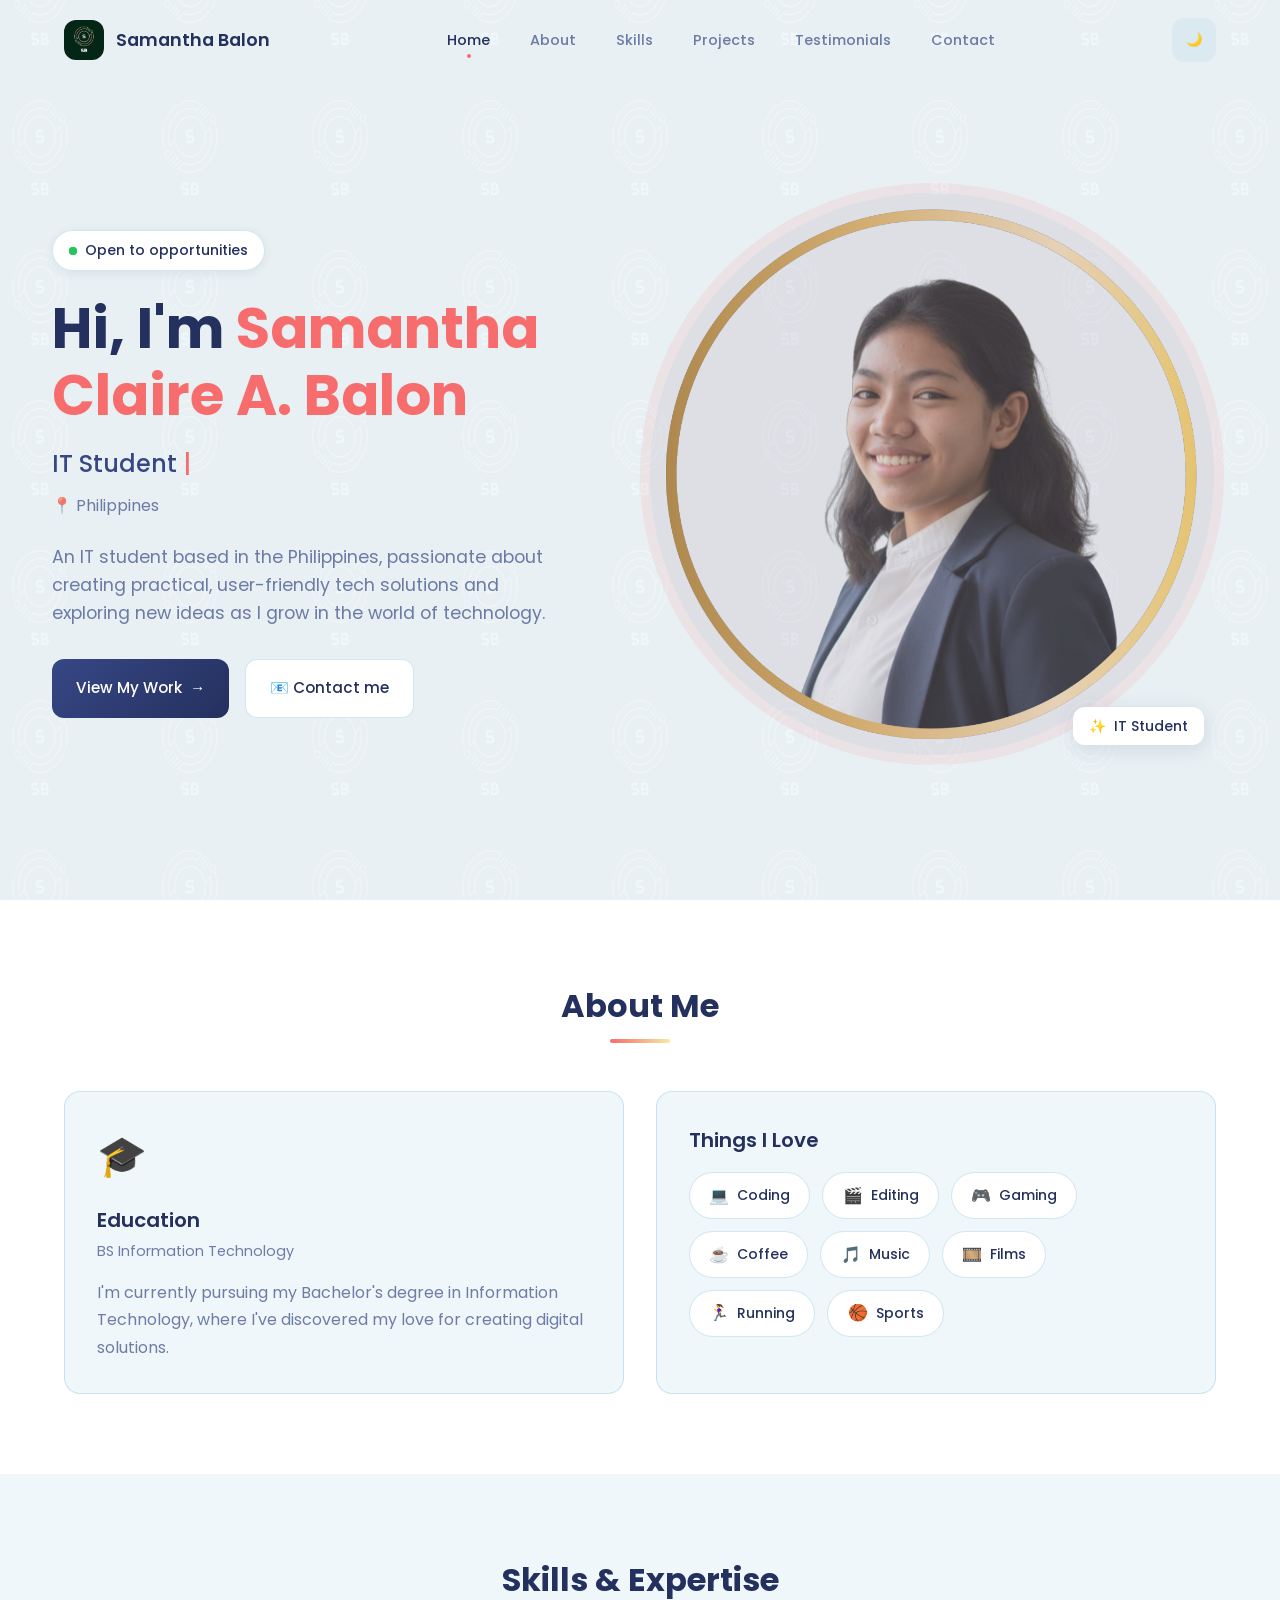
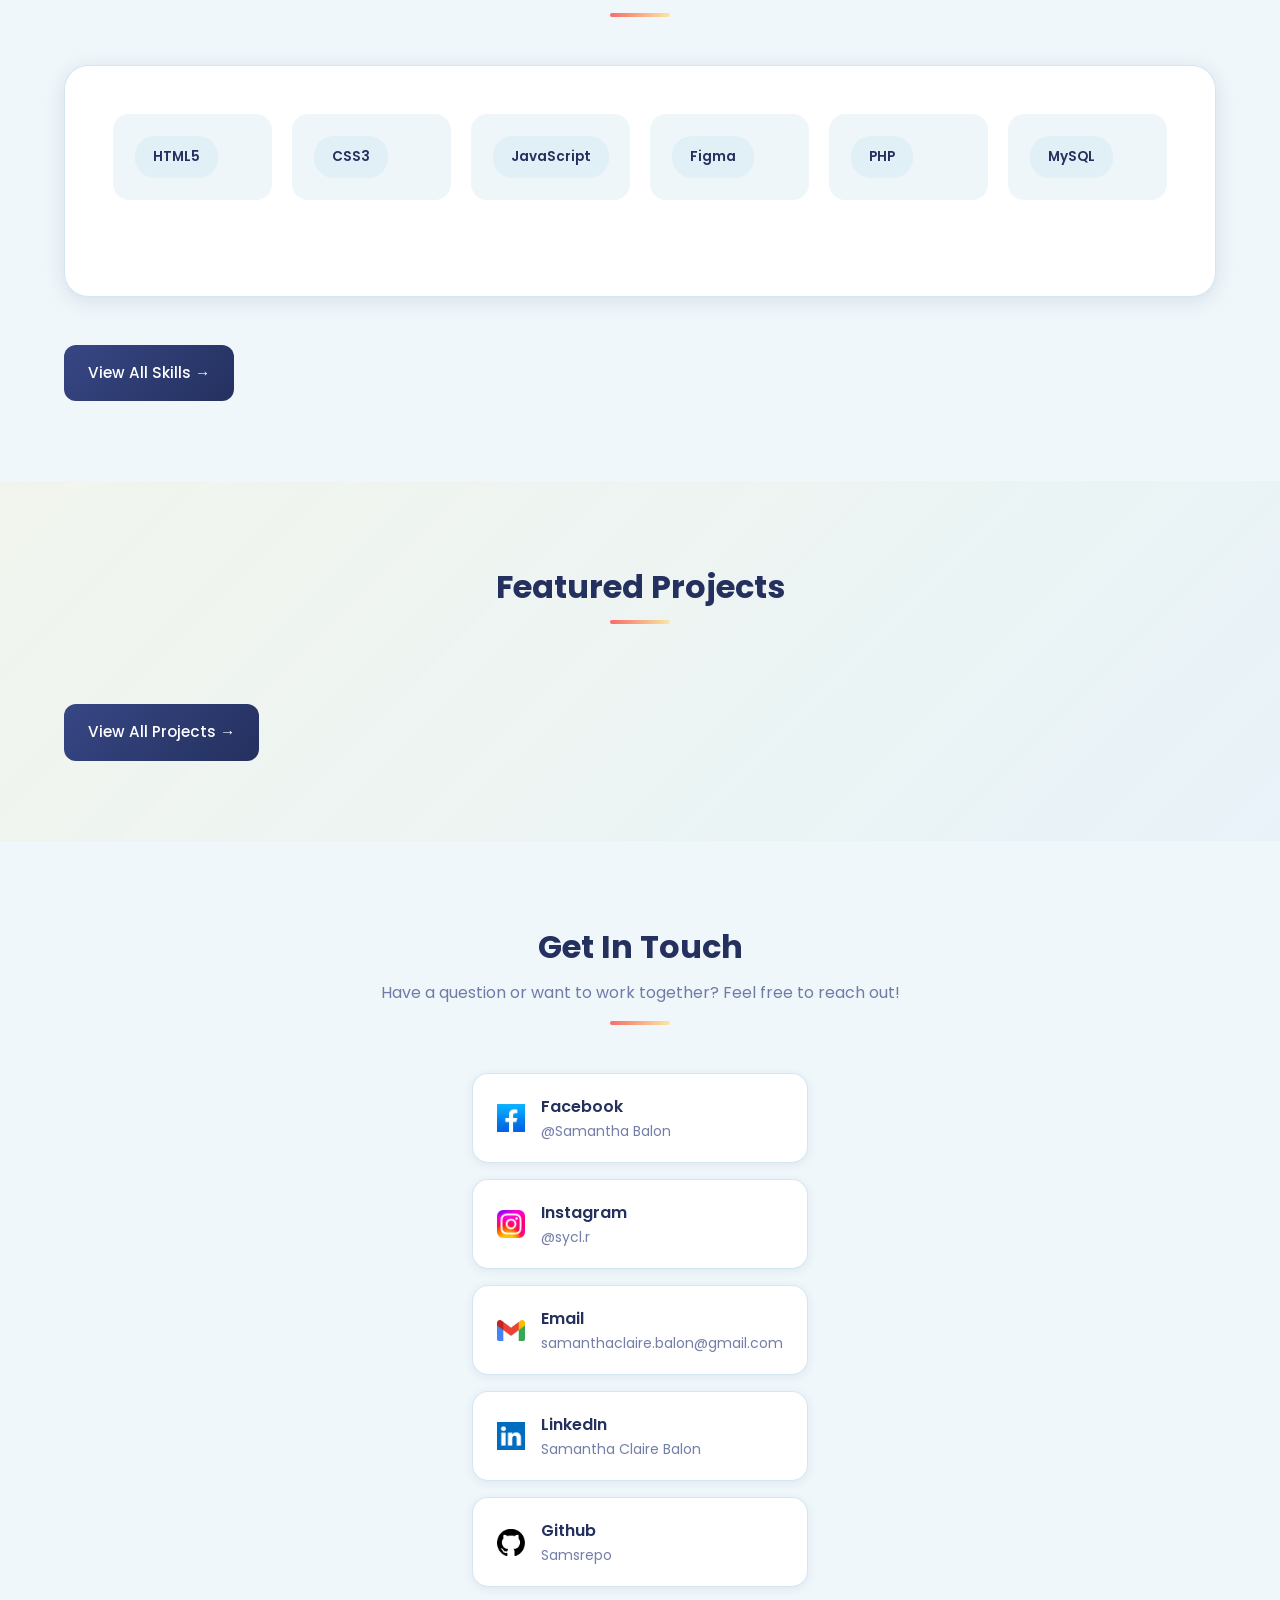
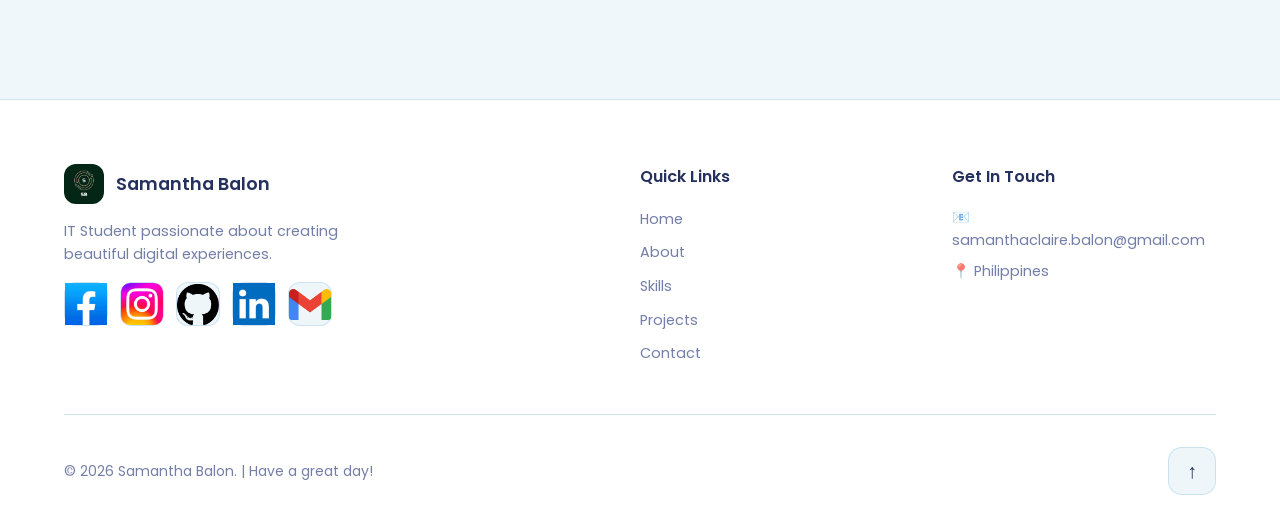
==== commit b7c3048f: "Finall Edit" ====
--- a/index.html
+++ b/index.html
@@ -13,6 +13,7 @@
     <link rel="stylesheet" href="css/contact.css">
     <link rel="stylesheet" href="css/pages.css">
     <link rel="stylesheet" href="css/logo-pattern.css">
+    <link rel="stylesheet" href="css/testimonial.css">
     <link href="https://fonts.googleapis.com/css2?family=Poppins:wght@300;400;500;600;700&display=swap" rel="stylesheet">
 </head>
 <body>
@@ -29,6 +30,7 @@
             <li><a href="about.html" class="nav-link">About</a></li>
             <li><a href="skills.html" class="nav-link">Skills</a></li>
             <li><a href="projects.html" class="nav-link">Projects</a></li>
+            <li><a href="testimonials.html" class="nav-link">Testimonials</a></li>
             <li><a href="contact.html" class="nav-link">Contact</a></li>
         </ul>
         <div class="nav-actions">
@@ -162,50 +164,7 @@
     <div class="container">
         <h2 class="section-title">Featured Projects</h2>
         <div class="section-line"></div>
-        <div class="projects-grid">
-            <article class="project-card" data-category="web">
-                <div class="project-image">
-                    <img src="images/projects/barbershop.jpg" alt="Business Website">
-                </div>
-                <div class="project-content">
-                    <h3>Business Website</h3>
-                    <p>A barbershop website designed to provide customers with seamless appointment booking, a detailed overview of services, and profiles of the barbers within the establishment.</p>
-                    <div class="project-tags">
-                        <span>Website</span>
-                        <span>HTML</span>
-                        <span>CSS</span>
-                        <span>JavaScript</span>
-                        <span>Firebase</span>
-                    </div>
-                </div>
-            </article>
-            <article class="project-card" data-category="app">
-                <div class="project-image">
-                    <img src="images/projects/half.png" alt="Lost and Found App">
-                </div>
-                <div class="project-content">
-                    <h3>Lost and Found App</h3>
-                    <p>A lost and found application for CNSC that allows students and staff to report lost items, submit found items, and quickly check if something has been recovered.</p>
-                    <div class="project-tags">
-                        <span>Application</span>
-                        <span>Java</span>
-                        <span>Android Studio</span>
-                    </div>
-                </div>
-            </article>
-            <article class="project-card" data-category="app">
-                <div class="project-image">
-                    <img src="images/projects/Budget.jpg" alt="Budget Management App">
-                </div>
-                <div class="project-content">
-                    <h3>Budget Management App</h3>
-                    <p>A budget management application that helps users track their expenses, and stay in control of their finances with easy-to-use tools.</p>
-                    <div class="project-tags">
-                        <span>Application</span>
-                        <span>Java</span>
-                    </div>
-                </div>
-            </article>
+        <div class="projects-grid" id="projects-preview-grid">
         </div>
         <a href="projects.html" class="btn btn-primary" style="margin-top: 2rem;">View All Projects →</a>
     </div>
--- a/css/testimonial.css
+++ b/css/testimonial.css
@@ -0,0 +1,458 @@
+/* ========================================
+   TESTIMONIALS PAGE
+======================================== */
+.testimonials-page {
+    padding: 2rem 0 4rem;
+}
+
+/* ========================================
+   TESTIMONIALS GRID
+======================================== */
+.testimonials-grid {
+    display: grid;
+    grid-template-columns: repeat(3, 1fr);
+    gap: 1.5rem;
+    margin-bottom: 2rem;
+    align-items: start;
+}
+
+.testimonial-card {
+    background: var(--bg-secondary);
+    border-radius: 20px;
+    padding: 2rem;
+    border: 1px solid var(--border-color);
+    box-shadow: var(--shadow-sm);
+    transition: all var(--transition-normal);
+    position: relative;
+    display: flex;
+    flex-direction: column;
+    gap: 1rem;
+}
+
+body.dark-mode .testimonial-card {
+    background: linear-gradient(145deg, rgba(55, 71, 133, 0.7), rgba(36, 48, 94, 0.9));
+    border-color: rgba(168, 208, 230, 0.1);
+    box-shadow: 0 4px 20px rgba(0, 0, 0, 0.4);
+}
+
+.testimonial-card:hover {
+    transform: translateY(-8px);
+    box-shadow: var(--shadow-lg);
+    border-color: rgba(247, 108, 108, 0.3);
+}
+
+body.dark-mode .testimonial-card:hover {
+    border-color: rgba(247, 108, 108, 0.4);
+    box-shadow: 0 20px 50px rgba(247, 108, 108, 0.15), 0 10px 30px rgba(0, 0, 0, 0.4);
+}
+
+/* New badge for dynamic submissions */
+.testimonial-card.new-testimonial {
+    border-color: rgba(247, 108, 108, 0.4);
+}
+
+body.dark-mode .testimonial-card.new-testimonial {
+    border-color: rgba(247, 108, 108, 0.5);
+}
+
+.new-badge {
+    position: absolute;
+    top: 1rem;
+    right: 1rem;
+    background: var(--coral);
+    color: white;
+    font-size: 0.7rem;
+    font-weight: 700;
+    padding: 0.2rem 0.6rem;
+    border-radius: 20px;
+    text-transform: uppercase;
+    letter-spacing: 0.05em;
+}
+
+.testimonial-quote {
+    font-size: 3rem;
+    color: var(--coral);
+    line-height: 1;
+    opacity: 0.6;
+    font-family: Georgia, serif;
+}
+
+body.dark-mode .testimonial-quote {
+    opacity: 0.8;
+}
+
+.testimonial-text {
+    color: var(--text-muted);
+    font-size: 0.95rem;
+    line-height: 1.8;
+    flex: 1;
+}
+
+body.dark-mode .testimonial-text {
+    color: var(--light-blue);
+}
+
+.testimonial-author {
+    display: flex;
+    align-items: center;
+    gap: 0.75rem;
+    padding-top: 1rem;
+    border-top: 1px solid var(--border-color);
+    flex-wrap: wrap;
+}
+
+body.dark-mode .testimonial-author {
+    border-top-color: rgba(168, 208, 230, 0.15);
+}
+
+.author-avatar {
+    width: 44px;
+    height: 44px;
+    border-radius: 50%;
+    background: linear-gradient(135deg, var(--indigo), var(--coral));
+    color: white;
+    font-size: 0.85rem;
+    font-weight: 700;
+    display: flex;
+    align-items: center;
+    justify-content: center;
+    flex-shrink: 0;
+    letter-spacing: 0.05em;
+}
+
+.author-info {
+    flex: 1;
+    display: flex;
+    flex-direction: column;
+}
+
+.author-name {
+    font-size: 0.95rem;
+    font-weight: 600;
+    color: var(--text-primary);
+}
+
+.author-role {
+    font-size: 0.8rem;
+    color: var(--text-muted);
+}
+
+.testimonial-stars {
+    color: var(--yellow);
+    font-size: 0.9rem;
+    letter-spacing: 0.1em;
+    filter: drop-shadow(0 0 2px rgba(248, 233, 161, 0.5));
+    margin-left: auto;
+    align-self: flex-start;
+}
+
+/* ========================================
+   TESTIMONIAL FORM SECTION
+======================================== */
+.testimonial-form-section {
+    background: var(--bg-secondary);
+    border-radius: 24px;
+    padding: 3rem;
+    margin-top: 3rem;
+    box-shadow: var(--shadow-lg);
+    border: 1px solid var(--border-color);
+}
+
+body.dark-mode .testimonial-form-section {
+    background: linear-gradient(145deg, rgba(55, 71, 133, 0.7), rgba(36, 48, 94, 0.9));
+    border-color: rgba(168, 208, 230, 0.1);
+    box-shadow: 0 20px 60px rgba(0, 0, 0, 0.4);
+}
+
+.testimonial-form-header {
+    text-align: center;
+    margin-bottom: 2.5rem;
+}
+
+.form-header-icon {
+    font-size: 3rem;
+    margin-bottom: 0.75rem;
+}
+
+.testimonial-form-header h2 {
+    font-size: 1.75rem;
+    font-weight: 700;
+    color: var(--text-primary);
+    margin-bottom: 0.5rem;
+}
+
+.testimonial-form-header p {
+    color: var(--text-muted);
+    font-size: 0.95rem;
+}
+
+.testimonial-form {
+    max-width: 750px;
+    margin: 0 auto;
+}
+
+.form-row {
+    display: grid;
+    grid-template-columns: 1fr 1fr;
+    gap: 1rem;
+    margin-bottom: 0;
+}
+
+.form-group {
+    margin-bottom: 1.25rem;
+}
+
+.form-group label {
+    display: block;
+    font-size: 0.875rem;
+    font-weight: 500;
+    margin-bottom: 0.5rem;
+    color: var(--text-secondary);
+}
+
+.required {
+    color: var(--coral);
+}
+
+.form-group input,
+.form-group textarea {
+    width: 100%;
+    padding: 1rem 1.25rem;
+    border: 2px solid var(--border-color);
+    border-radius: 12px;
+    font-size: 0.95rem;
+    font-family: inherit;
+    background: var(--bg-primary);
+    color: var(--text-primary);
+    transition: all var(--transition-fast);
+}
+
+body.dark-mode .form-group input,
+body.dark-mode .form-group textarea {
+    background: rgba(36, 48, 94, 0.6);
+    border-color: rgba(168, 208, 230, 0.2);
+}
+
+.form-group input:focus,
+.form-group textarea:focus {
+    outline: none;
+    border-color: var(--coral);
+    box-shadow: 0 0 0 4px rgba(247, 108, 108, 0.15);
+}
+
+.form-group input::placeholder,
+.form-group textarea::placeholder {
+    color: var(--text-muted);
+}
+
+.form-group textarea {
+    resize: vertical;
+    min-height: 130px;
+}
+
+.form-group input.error,
+.form-group textarea.error {
+    border-color: #ef4444;
+}
+
+.error-message {
+    display: block;
+    font-size: 0.8rem;
+    color: #ef4444;
+    margin-top: 0.25rem;
+    min-height: 1rem;
+}
+
+/* Character Count */
+.char-count {
+    display: block;
+    font-size: 0.78rem;
+    color: var(--text-muted);
+    text-align: right;
+    margin-top: 0.25rem;
+}
+
+.char-count.near-limit {
+    color: var(--coral);
+    font-weight: 600;
+}
+
+/* ========================================
+   STAR RATING INPUT
+======================================== */
+.star-rating {
+    display: flex;
+    gap: 0.35rem;
+    padding: 0.75rem 0;
+}
+
+.star {
+    font-size: 2rem;
+    color: var(--border-color);
+    cursor: pointer;
+    transition: all var(--transition-fast);
+    line-height: 1;
+    user-select: none;
+}
+
+body.dark-mode .star {
+    color: rgba(248, 233, 161, 0.6);
+}
+
+.star:hover,
+.star.active {
+    color: var(--yellow);
+    filter: drop-shadow(0 0 6px rgba(255, 255, 0, 255));
+    transform: scale(1.15);
+}
+
+/* ========================================
+   CONSENT CHECKBOX
+======================================== */
+.consent-group {
+    display: flex;
+    flex-direction: column;
+}
+
+.checkbox-label {
+    display: flex;
+    align-items: flex-start;
+    gap: 0.75rem;
+    cursor: pointer;
+    font-size: 0.875rem;
+    color: var(--text-muted);
+    line-height: 1.5;
+}
+
+.checkbox-label input[type="checkbox"] {
+    width: auto;
+    padding: 0;
+    margin-top: 2px;
+    accent-color: var(--coral);
+    cursor: pointer;
+    flex-shrink: 0;
+}
+
+/* ========================================
+   FORM SUCCESS & ERROR STATES
+======================================== */
+.form-success {
+    display: none;
+    flex-direction: column;
+    align-items: center;
+    justify-content: center;
+    text-align: center;
+    padding: 2.5rem 2rem;
+    background: var(--bg-primary);
+    border-radius: 16px;
+    margin: 1.5rem auto 0;
+    max-width: 750px;
+    animation: fadeIn 0.4s ease;
+    border: 1px solid rgba(34, 197, 94, 0.4);
+    box-shadow: 0 4px 20px rgba(34, 197, 94, 0.1);
+}
+
+body.dark-mode .form-success {
+    background: rgba(36, 48, 94, 0.8);
+    border-color: rgba(34, 197, 94, 0.3);
+}
+
+.form-success.show {
+    display: flex;
+}
+
+.success-icon {
+    font-size: 4rem;
+    margin-bottom: 1rem;
+}
+
+.form-success h3 {
+    font-size: 1.4rem;
+    font-weight: 600;
+    margin-bottom: 0.5rem;
+    color: var(--text-primary);
+}
+
+.form-success p {
+    color: var(--text-muted);
+    font-size: 0.9rem;
+}
+
+.form-error-alert {
+    display: flex;
+    align-items: center;
+    gap: 0.75rem;
+    padding: 1rem 1.25rem;
+    background: rgba(239, 68, 68, 0.1);
+    border: 1px solid rgba(239, 68, 68, 0.3);
+    border-radius: 12px;
+    margin-top: 1rem;
+    animation: fadeIn 0.3s ease;
+}
+
+.error-icon {
+    font-size: 1.25rem;
+    flex-shrink: 0;
+}
+
+.form-error-alert p {
+    color: #ef4444;
+    font-size: 0.875rem;
+}
+
+/* ========================================
+   SUBMIT BUTTON LOADING STATE
+======================================== */
+#submit-btn:disabled {
+    opacity: 0.7;
+    cursor: not-allowed;
+    transform: none !important;
+}
+
+/* ========================================
+   TESTIMONIAL PREVIEW (index.html)
+======================================== */
+.testimonials-preview {
+    padding: var(--section-padding);
+    background: var(--bg-secondary);
+}
+
+body.dark-mode .testimonials-preview {
+    background: rgba(36, 48, 94, 0.5);
+}
+
+.testimonials-preview-grid {
+    display: grid;
+    grid-template-columns: repeat(3, 1fr);
+    gap: 1.5rem;
+    margin-bottom: 2rem;
+}
+
+/* Responsive */
+@media (max-width: 992px) {
+    .testimonials-grid,
+    .testimonials-preview-grid {
+        grid-template-columns: repeat(2, 1fr);
+    }
+}
+
+@media (max-width: 768px) {
+    .testimonial-form-section {
+        padding: 2rem 1.5rem;
+    }
+
+    .form-row {
+        grid-template-columns: 1fr;
+    }
+}
+
+@media (max-width: 600px) {
+    .testimonials-grid,
+    .testimonials-preview-grid {
+        grid-template-columns: 1fr;
+    }
+
+    .testimonial-form-header h2 {
+        font-size: 1.4rem;
+    }
+}
